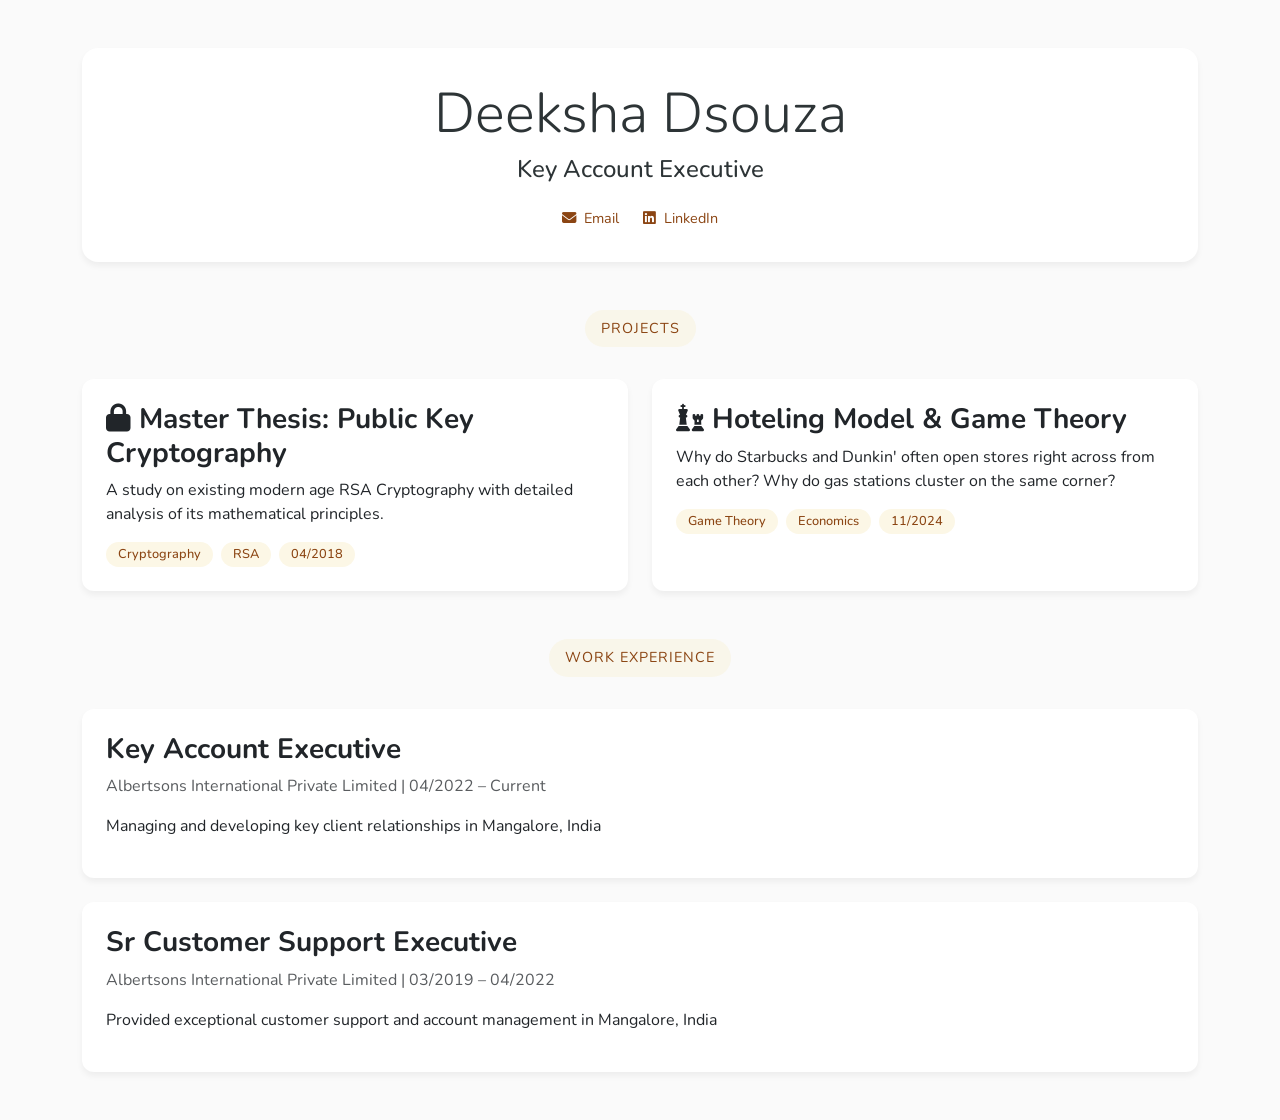
==== index.html @ 2fb194f8 "minimal cards" ====
<!DOCTYPE html>
<html lang="en">
<head>
    <meta charset="UTF-8">
    <meta name="viewport" content="width=device-width, initial-scale=1.0">
    <title>Deeksha Dsouza - Portfolio</title>
    <link href="https://cdn.jsdelivr.net/npm/bootstrap@5.3.0/dist/css/bootstrap.min.css" rel="stylesheet">
    <link rel="stylesheet" href="https://cdnjs.cloudflare.com/ajax/libs/font-awesome/6.4.0/css/all.min.css">
    <link href="https://fonts.googleapis.com/css2?family=Nunito:wght@300;400;600;700&display=swap" rel="stylesheet">
    <style>
        body {
            background-color: #fafafa;
            color: #2d3436;
            font-family: 'Nunito', sans-serif;
        }
        .header-section {
            background: white;
            border-radius: 16px;
            padding: 32px;
            box-shadow: 0 4px 6px rgba(0, 0, 0, 0.05);
        }
        .card {
            border: none;
            border-radius: 12px;
            background: white;
            box-shadow: 0 4px 6px rgba(0, 0, 0, 0.05);
            padding: 24px;
            height: 100%;
            transition: transform 0.2s ease, box-shadow 0.2s ease;
        }
        .card:hover {
            transform: translateY(-2px);
            box-shadow: 0 6px 12px rgba(0, 0, 0, 0.08);
        }
        .badge {
            background-color: rgba(243, 229, 171, 0.3) !important;
            color: #8B4513 !important;
            font-weight: 500;
            padding: 6px 12px;
            border-radius: 20px;
            font-size: 0.8rem;
        }
        .section-title {
            color: #8B4513;
            font-size: 0.9rem;
            text-transform: uppercase;
            letter-spacing: 1px;
            background: rgba(243, 229, 171, 0.2);
            padding: 8px 16px;
            border-radius: 25px;
            display: inline-block;
            margin-bottom: 2rem;
        }
        .contact-links {
            display: flex;
            gap: 1.5rem;
            justify-content: center;
            margin-top: 1.5rem;
        }
        .contact-links a {
            color: #8B4513 !important;
            text-decoration: none;
            transition: color 0.2s ease;
            font-size: 0.9rem;
        }
        .contact-links a:hover {
            color: #F3E5AB !important;
        }
        h1, h2, h3 {
            font-weight: 700;
        }
    </style>
</head>
<body>
    <div class="container py-5">
        <!-- Header Section -->
        <div class="header-section text-center mb-5">
            <h1 class="display-4 mb-2">Deeksha Dsouza</h1>
            <h2 class="h4 mb-3">Key Account Executive</h2>
            <div class="contact-links">
                <a href="mailto:dsouzadeeksha8@gmail.com">
                    <i class="fas fa-envelope me-2"></i>Email
                </a>
                <a href="https://linkedin.com/in/deeksha-dsouza" target="_blank">
                    <i class="fab fa-linkedin me-2"></i>LinkedIn
                </a>
            </div>
        </div>

        <!-- Projects Section -->
        <div class="mb-5">
            <div class="text-center">
                <span class="section-title">Projects</span>
            </div>
            <div class="row g-4">
                <div class="col-md-6">
                    <div class="card">
                        <h3><i class="fas fa-lock me-2"></i>Master Thesis: Public Key Cryptography</h3>
                        <p>A study on existing modern age RSA Cryptography with detailed analysis of its mathematical principles.</p>
                        <div class="d-flex gap-2 flex-wrap">
                            <span class="badge">Cryptography</span>
                            <span class="badge">RSA</span>
                            <span class="badge">04/2018</span>
                        </div>
                    </div>
                </div>
                <div class="col-md-6">
                    <div class="card">
                        <h3><i class="fas fa-chess me-2"></i>Hoteling Model & Game Theory</h3>
                        <p>Why do Starbucks and Dunkin' often open stores right across from each other? Why do gas stations cluster on the same corner?</p>
                        <div class="d-flex gap-2 flex-wrap">
                            <span class="badge">Game Theory</span>
                            <span class="badge">Economics</span>
                            <span class="badge">11/2024</span>
                        </div>
                    </div>
                </div>
            </div>
        </div>

        <!-- Work Experience Section -->
        <div>
            <div class="text-center">
                <span class="section-title">Work Experience</span>
            </div>
            <div class="row g-4">
                <div class="col-12">
                    <div class="card">
                        <h3>Key Account Executive</h3>
                        <p class="text-muted">Albertsons International Private Limited | 04/2022 – Current</p>
                        <p>Managing and developing key client relationships in Mangalore, India</p>
                    </div>
                </div>
                <div class="col-12">
                    <div class="card">
                        <h3>Sr Customer Support Executive</h3>
                        <p class="text-muted">Albertsons International Private Limited | 03/2019 – 04/2022</p>
                        <p>Provided exceptional customer support and account management in Mangalore, India</p>
                    </div>
                </div>
            </div>
        </div>
    </div>

    <script src="https://cdn.jsdelivr.net/npm/bootstrap@5.3.0/dist/js/bootstrap.bundle.min.js"></script>
</body>
</html>
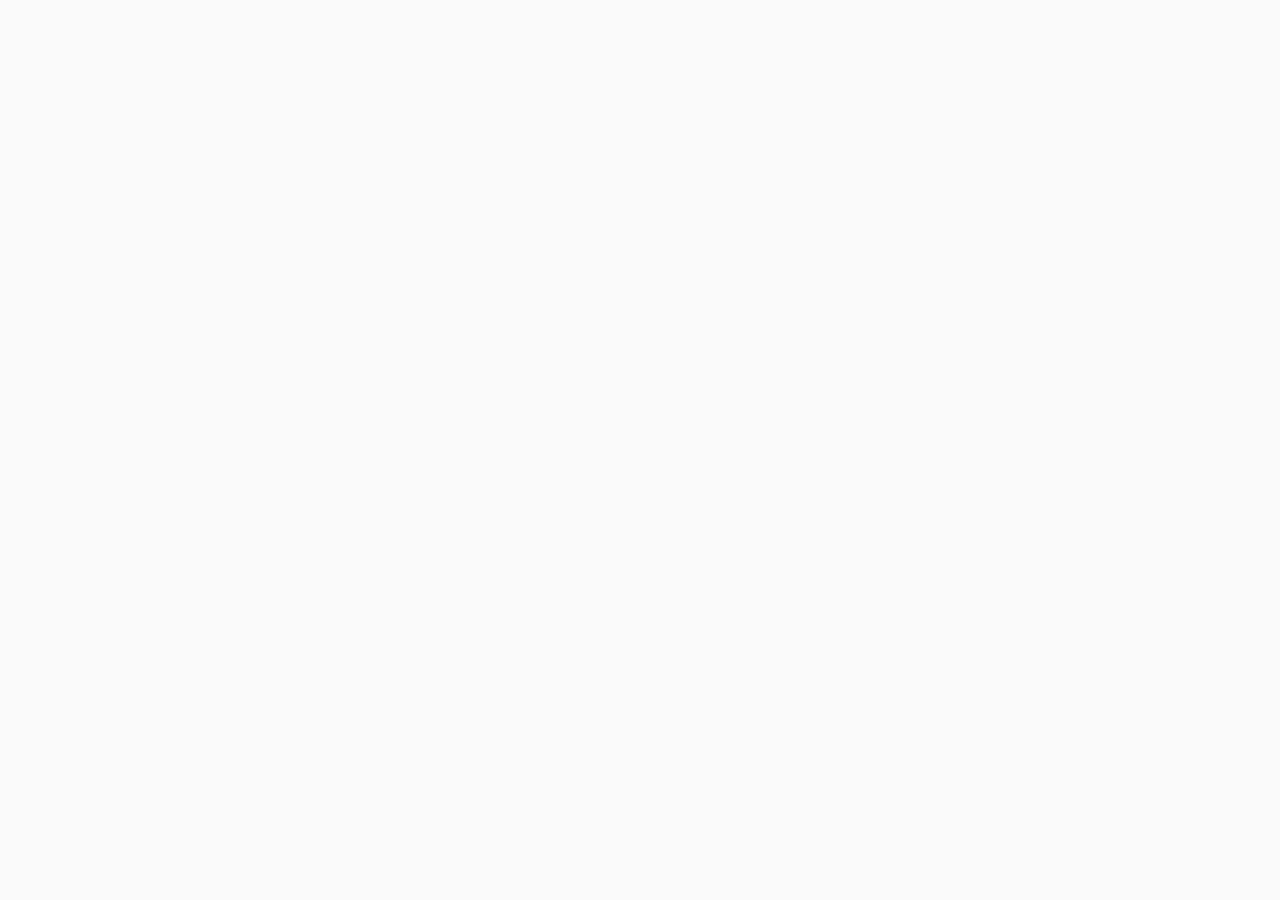
==== commit 4e39dc39: "react for main page" ====
--- a/index.html
+++ b/index.html
@@ -7,6 +7,9 @@
     <link href="https://cdn.jsdelivr.net/npm/bootstrap@5.3.0/dist/css/bootstrap.min.css" rel="stylesheet">
     <link rel="stylesheet" href="https://cdnjs.cloudflare.com/ajax/libs/font-awesome/6.4.0/css/all.min.css">
     <link href="https://fonts.googleapis.com/css2?family=Nunito:wght@300;400;600;700&display=swap" rel="stylesheet">
+    <script src="https://unpkg.com/react@18/umd/react.development.js"></script>
+    <script src="https://unpkg.com/react-dom@18/umd/react-dom.development.js"></script>
+    <script src="https://unpkg.com/babel-standalone@6/babel.min.js"></script>
     <style>
         body {
             background-color: #fafafa;
@@ -72,75 +75,108 @@
     </style>
 </head>
 <body>
-    <div class="container py-5">
-        <!-- Header Section -->
-        <div class="header-section text-center mb-5">
-            <h1 class="display-4 mb-2">Deeksha Dsouza</h1>
-            <h2 class="h4 mb-3">Key Account Executive</h2>
-            <div class="contact-links">
-                <a href="mailto:dsouzadeeksha8@gmail.com">
-                    <i class="fas fa-envelope me-2"></i>Email
-                </a>
-                <a href="https://linkedin.com/in/deeksha-dsouza" target="_blank">
-                    <i class="fab fa-linkedin me-2"></i>LinkedIn
-                </a>
-            </div>
-        </div>
+    <div id="root"></div>
 
-        <!-- Projects Section -->
-        <div class="mb-5">
-            <div class="text-center">
-                <span class="section-title">Projects</span>
-            </div>
-            <div class="row g-4">
-                <div class="col-md-6">
-                    <div class="card">
-                        <h3><i class="fas fa-lock me-2"></i>Master Thesis: Public Key Cryptography</h3>
-                        <p>A study on existing modern age RSA Cryptography with detailed analysis of its mathematical principles.</p>
-                        <div class="d-flex gap-2 flex-wrap">
-                            <span class="badge">Cryptography</span>
-                            <span class="badge">RSA</span>
-                            <span class="badge">04/2018</span>
+    <script type="text/babel">
+        const data = {
+            person: {
+                name: "Deeksha Dsouza",
+                title: "Key Account Executive",
+                email: "dsouzadeeksha8@gmail.com",
+                linkedin: "https://linkedin.com/in/deeksha-dsouza"
+            },
+            projects: [
+                {
+                    title: "Master Thesis: Public Key Cryptography",
+                    icon: "fa-lock",
+                    description: "A study on existing modern age RSA Cryptography with detailed analysis of its mathematical principles.",
+                    tags: ["Cryptography", "RSA"],
+                    date: "April 2018"
+                },
+                {
+                    title: "Hoteling Model & Game Theory",
+                    icon: "fa-chess",
+                    description: "Why do Starbucks and Dunkin' often open stores right across from each other? Why do gas stations cluster on the same corner?",
+                    tags: ["Game Theory", "Economics"],
+                    date: "November 2024"
+                }
+            ],
+            experience: [
+                {
+                    title: "Key Account Executive",
+                    company: "Albertsons International Private Limited",
+                    period: "April 2022 – Current",
+                    description: "Managing and developing key client relationships in Mangalore, India"
+                },
+                {
+                    title: "Sr Customer Support Executive",
+                    company: "Albertsons International Private Limited",
+                    period: "March 2019 – April 2022",
+                    description: "Provided exceptional customer support and account management in Mangalore, India"
+                }
+            ]
+        };
+
+        function App() {
+            return (
+                <div className="container py-5">
+                    <div className="header-section text-center mb-5">
+                        <h1 className="display-4 mb-2"><b>{data.person.name}</b></h1>
+                        <h2 className="h4 mb-3">{data.person.title}</h2>
+                        <div className="contact-links">
+                            <a href={`mailto:${data.person.email}`}>
+                                <i className="fas fa-envelope me-2"></i>Email
+                            </a>
+                            <a href={data.person.linkedin} target="_blank">
+                                <i className="fab fa-linkedin me-2"></i>LinkedIn
+                            </a>
+                        </div>
+                    </div>
+
+                    <div className="mb-5">
+                        <div className="text-center">
+                            <span className="section-title">Projects</span>
+                        </div>
+                        <div className="row g-4">
+                            {data.projects.map((project, index) => (
+                                <div className="col-md-6" key={index}>
+                                    <div className="card">
+                                        <h3><i className={`fas ${project.icon} me-2`}></i>{project.title}</h3>
+                                        <p>{project.description}</p>
+                                        <div className="d-flex gap-2 flex-wrap">
+                                            {project.tags.map((tag, tagIndex) => (
+                                                <span className="badge" key={tagIndex}>{tag}</span>
+                                            ))}
+                                            <span className="badge">{project.date}</span>
+                                        </div>
+                                    </div>
+                                </div>
+                            ))}
+                        </div>
+                    </div>
+
+                    <div>
+                        <div className="text-center">
+                            <span className="section-title">Work Experience</span>
+                        </div>
+                        <div className="row g-4">
+                            {data.experience.map((exp, index) => (
+                                <div className="col-12" key={index}>
+                                    <div className="card">
+                                        <h3>{exp.title}</h3>
+                                        <p className="text-muted">{exp.company} | {exp.period}</p>
+                                        <p>{exp.description}</p>
+                                    </div>
+                                </div>
+                            ))}
                         </div>
                     </div>
                 </div>
-                <div class="col-md-6">
-                    <div class="card">
-                        <h3><i class="fas fa-chess me-2"></i>Hoteling Model & Game Theory</h3>
-                        <p>Why do Starbucks and Dunkin' often open stores right across from each other? Why do gas stations cluster on the same corner?</p>
-                        <div class="d-flex gap-2 flex-wrap">
-                            <span class="badge">Game Theory</span>
-                            <span class="badge">Economics</span>
-                            <span class="badge">11/2024</span>
-                        </div>
-                    </div>
-                </div>
-            </div>
-        </div>
+            );
+        }
 
-        <!-- Work Experience Section -->
-        <div>
-            <div class="text-center">
-                <span class="section-title">Work Experience</span>
-            </div>
-            <div class="row g-4">
-                <div class="col-12">
-                    <div class="card">
-                        <h3>Key Account Executive</h3>
-                        <p class="text-muted">Albertsons International Private Limited | 04/2022 – Current</p>
-                        <p>Managing and developing key client relationships in Mangalore, India</p>
-                    </div>
-                </div>
-                <div class="col-12">
-                    <div class="card">
-                        <h3>Sr Customer Support Executive</h3>
-                        <p class="text-muted">Albertsons International Private Limited | 03/2019 – 04/2022</p>
-                        <p>Provided exceptional customer support and account management in Mangalore, India</p>
-                    </div>
-                </div>
-            </div>
-        </div>
-    </div>
+        ReactDOM.render(<App />, document.getElementById('root'));
+    </script>
 
     <script src="https://cdn.jsdelivr.net/npm/bootstrap@5.3.0/dist/js/bootstrap.bundle.min.js"></script>
 </body>
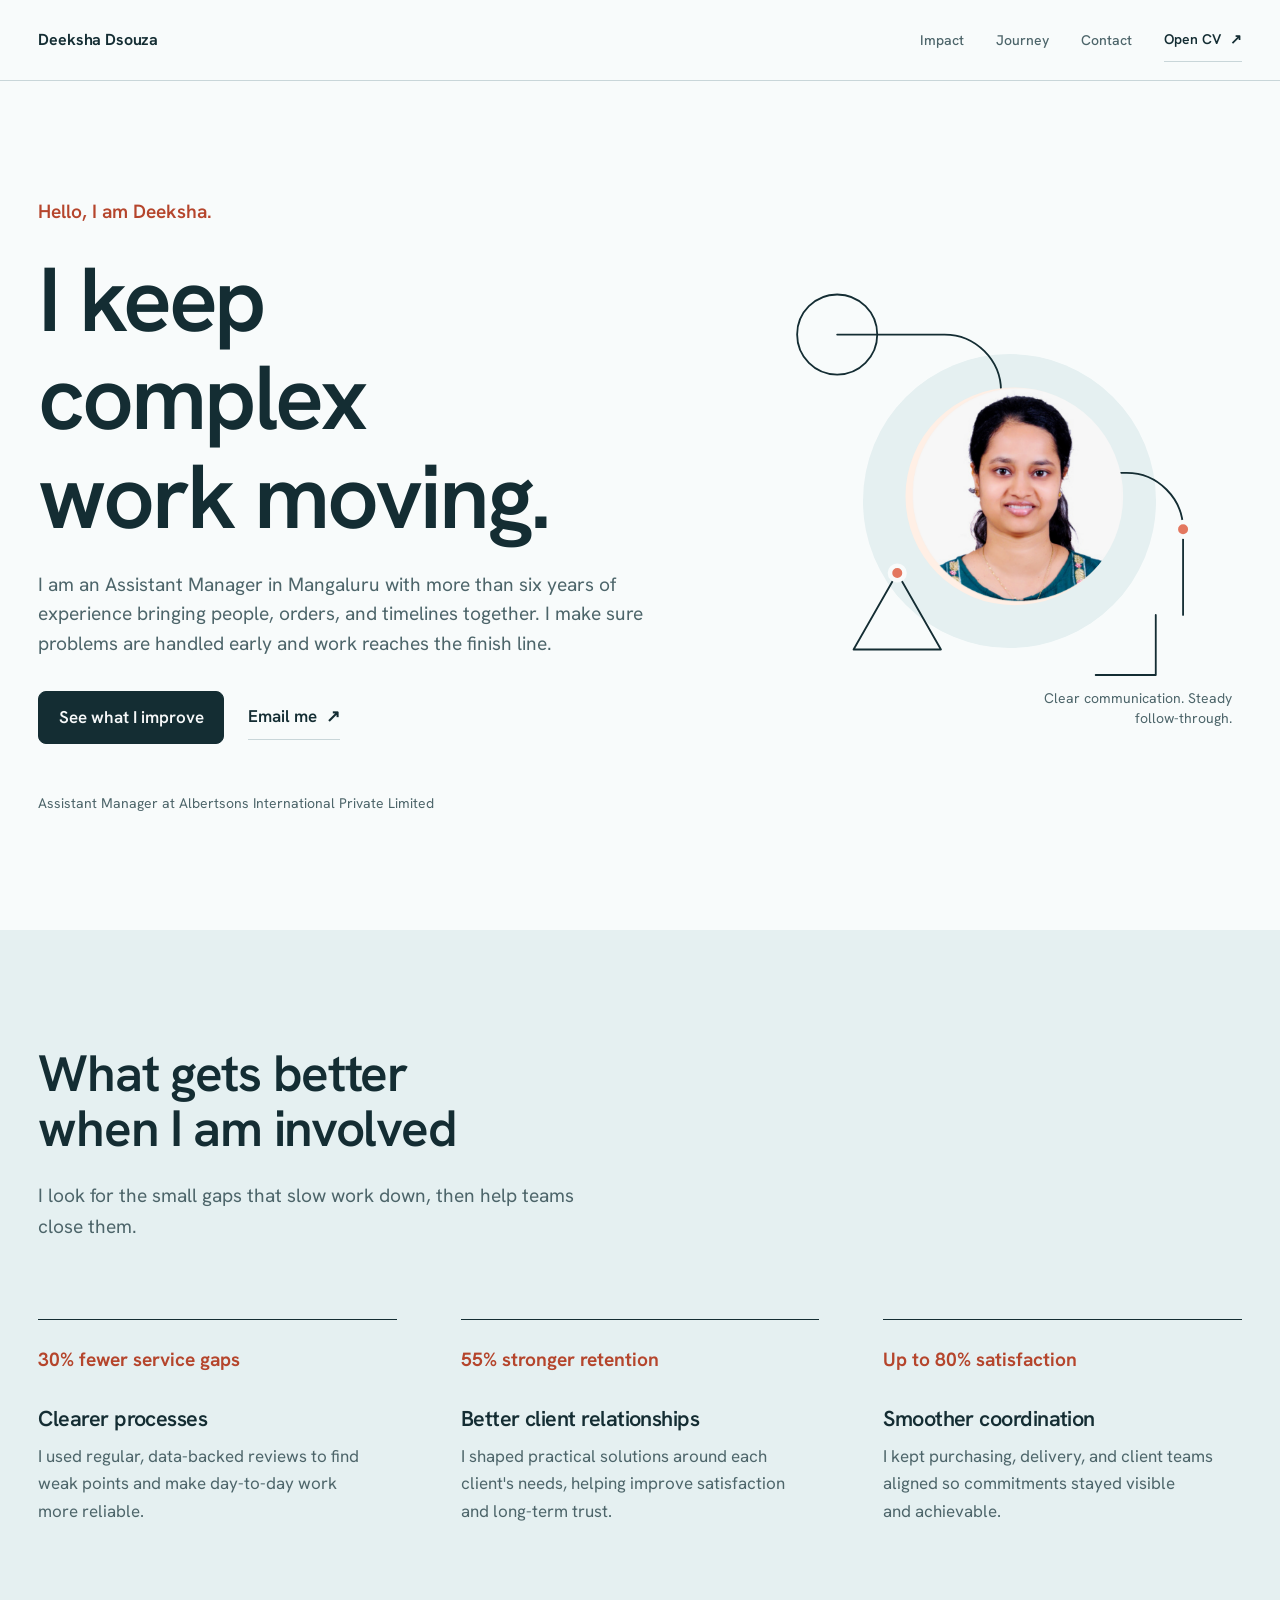
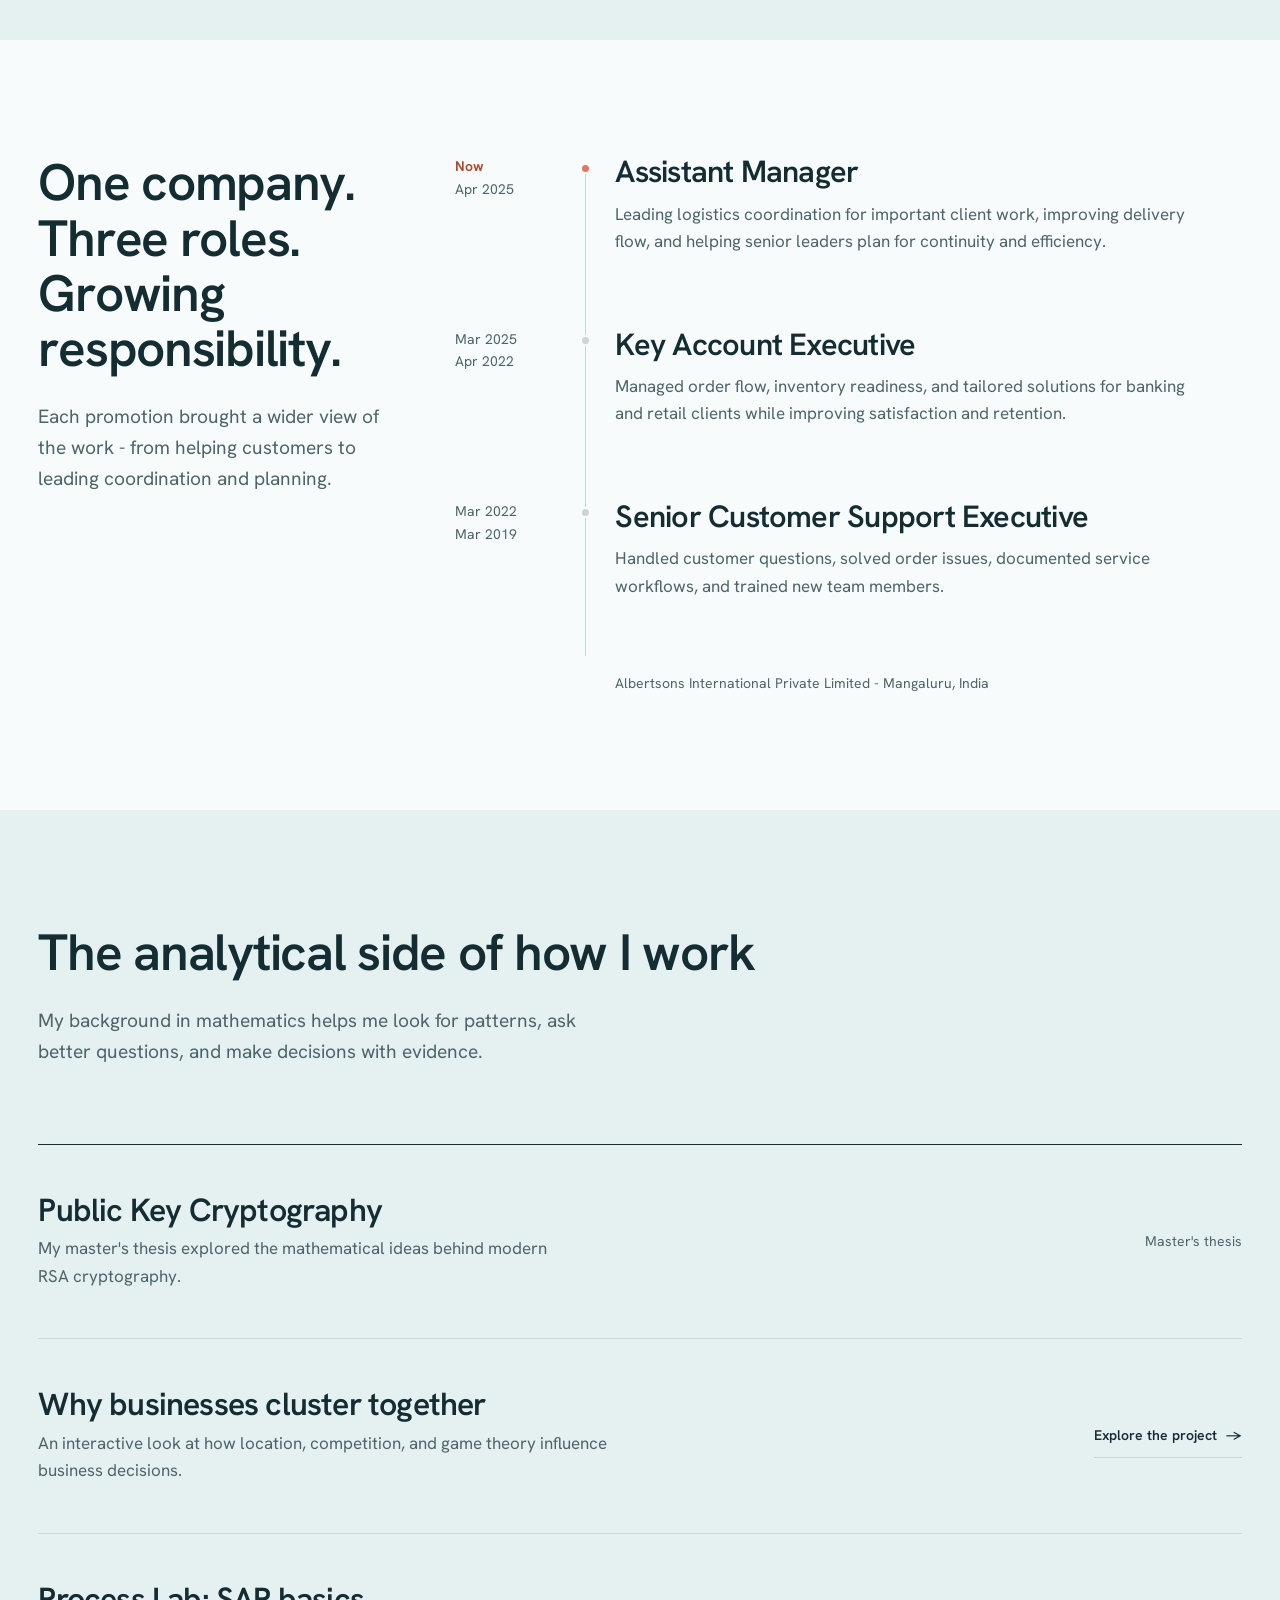
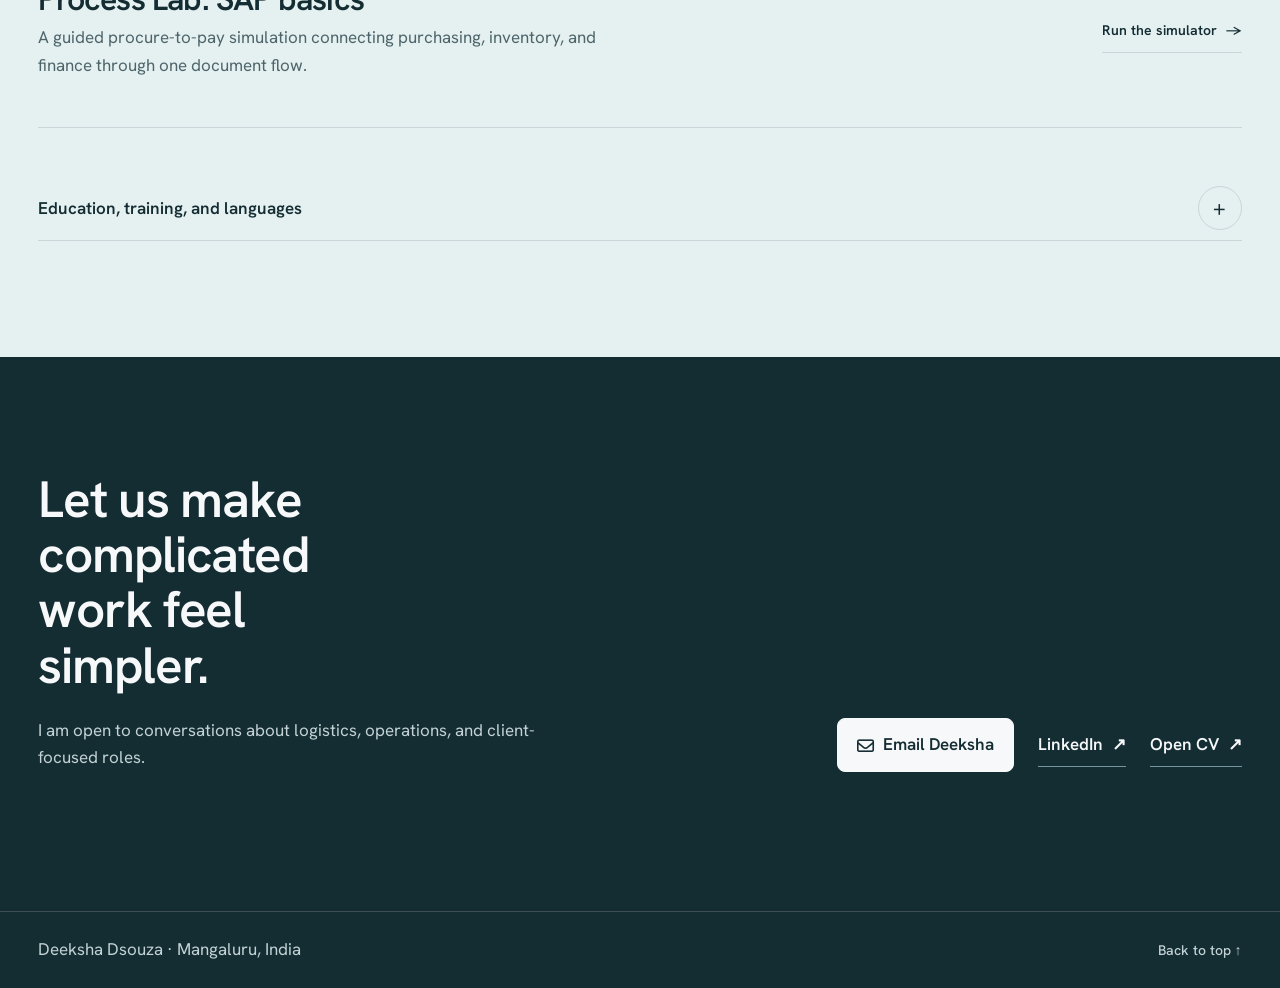
==== commit 87dbbed5: "Revamp test" ====
--- a/index.html
+++ b/index.html
@@ -1,183 +1,234 @@
-<!DOCTYPE html>
+<!doctype html>
 <html lang="en">
 <head>
-    <meta charset="UTF-8">
-    <meta name="viewport" content="width=device-width, initial-scale=1.0">
-    <title>Deeksha Dsouza - Portfolio</title>
-    <link href="https://cdn.jsdelivr.net/npm/bootstrap@5.3.0/dist/css/bootstrap.min.css" rel="stylesheet">
-    <link rel="stylesheet" href="https://cdnjs.cloudflare.com/ajax/libs/font-awesome/6.4.0/css/all.min.css">
-    <link href="https://fonts.googleapis.com/css2?family=Nunito:wght@300;400;600;700&display=swap" rel="stylesheet">
-    <script src="https://unpkg.com/react@18/umd/react.development.js"></script>
-    <script src="https://unpkg.com/react-dom@18/umd/react-dom.development.js"></script>
-    <script src="https://unpkg.com/babel-standalone@6/babel.min.js"></script>
-    <style>
-        body {
-            background-color: #fafafa;
-            color: #2d3436;
-            font-family: 'Nunito', sans-serif;
-        }
-        .header-section {
-            background: white;
-            border-radius: 16px;
-            padding: 32px;
-            box-shadow: 0 4px 6px rgba(0, 0, 0, 0.05);
-        }
-        .card {
-            border: none;
-            border-radius: 12px;
-            background: white;
-            box-shadow: 0 4px 6px rgba(0, 0, 0, 0.05);
-            padding: 24px;
-            height: 100%;
-            transition: transform 0.2s ease, box-shadow 0.2s ease;
-        }
-        .card:hover {
-            transform: translateY(-2px);
-            box-shadow: 0 6px 12px rgba(0, 0, 0, 0.08);
-        }
-        .badge {
-            background-color: rgba(243, 229, 171, 0.3) !important;
-            color: #8B4513 !important;
-            font-weight: 500;
-            padding: 6px 12px;
-            border-radius: 20px;
-            font-size: 0.8rem;
-        }
-        .section-title {
-            color: #8B4513;
-            font-size: 0.9rem;
-            text-transform: uppercase;
-            letter-spacing: 1px;
-            background: rgba(243, 229, 171, 0.2);
-            padding: 8px 16px;
-            border-radius: 25px;
-            display: inline-block;
-            margin-bottom: 2rem;
-        }
-        .contact-links {
-            display: flex;
-            gap: 1.5rem;
-            justify-content: center;
-            margin-top: 1.5rem;
-        }
-        .contact-links a {
-            color: #8B4513 !important;
-            text-decoration: none;
-            transition: color 0.2s ease;
-            font-size: 0.9rem;
-        }
-        .contact-links a:hover {
-            color: #F3E5AB !important;
-        }
-        h1, h2, h3 {
-            font-weight: 700;
-        }
-    </style>
+  <meta charset="utf-8">
+  <meta name="viewport" content="width=device-width, initial-scale=1, viewport-fit=cover">
+  <meta name="description" content="Deeksha Dsouza is an Assistant Manager in Mangaluru with experience across logistics, client service, purchasing, and delivery.">
+  <meta name="theme-color" content="hsl(192 44% 14%)">
+  <title>Deeksha Dsouza - Operations and Logistics</title>
+
+  <link rel="preconnect" href="https://fonts.googleapis.com">
+  <link rel="preconnect" href="https://fonts.gstatic.com" crossorigin>
+  <link href="https://fonts.googleapis.com/css2?family=Hanken+Grotesk:wght@400;500;600;700&amp;display=swap" rel="stylesheet">
+  <link href="https://cdn.jsdelivr.net/npm/bootstrap@5.3.3/dist/css/bootstrap.min.css" rel="stylesheet" integrity="sha384-QWTKZyjpPEjISv5WaRU9OFeRpok6YctnYmDr5pNlyT2bRjXh0JMhjY6hW+ALEwIH" crossorigin="anonymous">
+  <link href="https://cdnjs.cloudflare.com/ajax/libs/font-awesome/6.5.2/css/all.min.css" rel="stylesheet" referrerpolicy="no-referrer">
+  <link rel="stylesheet" href="css/styles.css">
+  <script type="module" src="js/theme-tokens.js"></script>
 </head>
 <body>
-    <div id="root"></div>
-
-    <script type="text/babel">
-        const data = {
-            person: {
-                name: "Deeksha Dsouza",
-                title: "Key Account Executive",
-                email: "dsouzadeeksha8@gmail.com",
-                linkedin: "https://linkedin.com/in/deeksha-dsouza"
-            },
-            projects: [
-                {
-                    title: "Master Thesis: Public Key Cryptography",
-                    icon: "fa-lock",
-                    description: "A study on existing modern age RSA Cryptography with detailed analysis of its mathematical principles.",
-                    tags: ["Cryptography", "RSA"],
-                    date: "April 2018"
-                },
-                {
-                    title: "Hoteling Model & Game Theory",
-                    icon: "fa-chess",
-                    description: "Why do Starbucks and Dunkin' often open stores right across from each other? Why do gas stations cluster on the same corner?",
-                    tags: ["Game Theory", "Economics"],
-                    date: "November 2024"
-                }
-            ],
-            experience: [
-                {
-                    title: "Key Account Executive",
-                    company: "Albertsons International Private Limited",
-                    period: "April 2022 – Current",
-                    description: "Managing and developing key client relationships in Mangalore, India"
-                },
-                {
-                    title: "Sr Customer Support Executive",
-                    company: "Albertsons International Private Limited",
-                    period: "March 2019 – April 2022",
-                    description: "Provided exceptional customer support and account management in Mangalore, India"
-                }
-            ]
-        };
-
-        function App() {
-            return (
-                <div className="container py-5">
-                    <div className="header-section text-center mb-5">
-                        <h1 className="display-4 mb-2"><b>{data.person.name}</b></h1>
-                        <h2 className="h4 mb-3">{data.person.title}</h2>
-                        <div className="contact-links">
-                            <a href={`mailto:${data.person.email}`}>
-                                <i className="fas fa-envelope me-2"></i>Email
-                            </a>
-                            <a href={data.person.linkedin} target="_blank">
-                                <i className="fab fa-linkedin me-2"></i>LinkedIn
-                            </a>
-                        </div>
-                    </div>
-
-                    <div className="mb-5">
-                        <div className="text-center">
-                            <span className="section-title">Projects</span>
-                        </div>
-                        <div className="row g-4">
-                            {data.projects.map((project, index) => (
-                                <div className="col-md-6" key={index}>
-                                    <div className="card">
-                                        <h3><i className={`fas ${project.icon} me-2`}></i>{project.title}</h3>
-                                        <p>{project.description}</p>
-                                        <div className="d-flex gap-2 flex-wrap">
-                                            {project.tags.map((tag, tagIndex) => (
-                                                <span className="badge" key={tagIndex}>{tag}</span>
-                                            ))}
-                                            <span className="badge">{project.date}</span>
-                                        </div>
-                                    </div>
-                                </div>
-                            ))}
-                        </div>
-                    </div>
-
-                    <div>
-                        <div className="text-center">
-                            <span className="section-title">Work Experience</span>
-                        </div>
-                        <div className="row g-4">
-                            {data.experience.map((exp, index) => (
-                                <div className="col-12" key={index}>
-                                    <div className="card">
-                                        <h3>{exp.title}</h3>
-                                        <p className="text-muted">{exp.company} | {exp.period}</p>
-                                        <p>{exp.description}</p>
-                                    </div>
-                                </div>
-                            ))}
-                        </div>
-                    </div>
-                </div>
-            );
-        }
-
-        ReactDOM.render(<App />, document.getElementById('root'));
-    </script>
-
-    <script src="https://cdn.jsdelivr.net/npm/bootstrap@5.3.0/dist/js/bootstrap.bundle.min.js"></script>
+  <a class="skip-link" href="#main-content">Skip to main content</a>
+
+  <header class="site-header">
+    <div class="container site-header__inner">
+      <a class="wordmark" href="#top" aria-label="Deeksha Dsouza, home">Deeksha Dsouza</a>
+      <nav class="site-nav" aria-label="Main navigation">
+        <a href="#impact">Impact</a>
+        <a href="#journey">Journey</a>
+        <a href="#contact">Contact</a>
+      </nav>
+      <a class="text-link text-link--compact" href="assets/deeksha-dsouza-cv.pdf" target="_blank" rel="noopener">
+        Open CV <span aria-hidden="true">↗</span>
+      </a>
+    </div>
+  </header>
+
+  <main id="main-content">
+    <section class="hero" id="top" aria-labelledby="hero-title">
+      <div class="container">
+        <div class="row align-items-center gy-5 gx-lg-5">
+          <div class="col-lg-7 hero__copy">
+            <p class="hero__intro">Hello, I am Deeksha.</p>
+            <h1 id="hero-title">I keep complex work moving.</h1>
+            <p class="hero__lede">
+              I am an Assistant Manager in Mangaluru with more than six years of experience bringing people, orders, and timelines together. I make sure problems are handled early and work reaches the finish line.
+            </p>
+            <div class="hero__actions" aria-label="Primary actions">
+              <a class="button" href="#impact">See what I improve</a>
+              <a class="text-link" href="mailto:dsouzadeeksha8@gmail.com">Email me <span aria-hidden="true">↗</span></a>
+            </div>
+            <p class="hero__meta">Assistant Manager at Albertsons International Private Limited</p>
+          </div>
+
+          <div class="col-lg-5">
+            <figure class="flow-portrait">
+              <svg class="flow-portrait__line" viewBox="0 0 520 520" role="img" aria-labelledby="flow-title flow-desc">
+                <title id="flow-title">A calm flow diagram</title>
+                <desc id="flow-desc">Simple shapes connected by one continuous line, representing Deeksha's ability to coordinate people and processes.</desc>
+                <path d="M76 72h118c34 0 62 28 62 62v28c0 34 28 62 62 62h76c34 0 62 28 62 62v94" />
+                <circle cx="76" cy="72" r="44" />
+                <path d="M426 380v66h-66" />
+                <path d="M94 418l48-84 48 84z" />
+                <circle class="flow-portrait__point" cx="256" cy="162" r="8" />
+                <circle class="flow-portrait__point" cx="456" cy="286" r="8" />
+                <circle class="flow-portrait__point" cx="142" cy="334" r="8" />
+              </svg>
+              <span class="flow-portrait__halo" aria-hidden="true"></span>
+              <img src="assets/deeksha-portrait.png" width="680" height="680" alt="Portrait of Deeksha Dsouza">
+              <figcaption>Clear communication. Steady follow-through.</figcaption>
+            </figure>
+          </div>
+        </div>
+      </div>
+    </section>
+
+    <section class="section section--tint" id="impact" aria-labelledby="impact-title">
+      <div class="container">
+        <div class="section-heading">
+          <h2 id="impact-title">What gets better when I am involved</h2>
+          <p>I look for the small gaps that slow work down, then help teams close them.</p>
+        </div>
+
+        <div class="impact-list">
+          <article class="impact-item">
+            <p class="impact-item__result">30% fewer service gaps</p>
+            <h3>Clearer processes</h3>
+            <p>I used regular, data-backed reviews to find weak points and make day-to-day work more reliable.</p>
+          </article>
+          <article class="impact-item">
+            <p class="impact-item__result">55% stronger retention</p>
+            <h3>Better client relationships</h3>
+            <p>I shaped practical solutions around each client's needs, helping improve satisfaction and long-term trust.</p>
+          </article>
+          <article class="impact-item">
+            <p class="impact-item__result">Up to 80% satisfaction</p>
+            <h3>Smoother coordination</h3>
+            <p>I kept purchasing, delivery, and client teams aligned so commitments stayed visible and achievable.</p>
+          </article>
+        </div>
+      </div>
+    </section>
+
+    <section class="section" id="journey" aria-labelledby="journey-title">
+      <div class="container">
+        <div class="row gy-5 gx-lg-5">
+          <div class="col-lg-4">
+            <div class="section-heading section-heading--sticky">
+              <h2 id="journey-title">One company. Three roles. Growing responsibility.</h2>
+              <p>Each promotion brought a wider view of the work - from helping customers to leading coordination and planning.</p>
+            </div>
+          </div>
+
+          <div class="col-lg-8">
+            <ol class="career" aria-label="Career progression">
+              <li class="career__role career__role--current">
+                <div class="career__time">
+                  <span>Now</span>
+                  <time datetime="2025-04">Apr 2025</time>
+                </div>
+                <div class="career__content">
+                  <h3>Assistant Manager</h3>
+                  <p>Leading logistics coordination for important client work, improving delivery flow, and helping senior leaders plan for continuity and efficiency.</p>
+                </div>
+              </li>
+              <li class="career__role">
+                <div class="career__time">
+                  <time datetime="2025-03">Mar 2025</time>
+                  <time datetime="2022-04">Apr 2022</time>
+                </div>
+                <div class="career__content">
+                  <h3>Key Account Executive</h3>
+                  <p>Managed order flow, inventory readiness, and tailored solutions for banking and retail clients while improving satisfaction and retention.</p>
+                </div>
+              </li>
+              <li class="career__role">
+                <div class="career__time">
+                  <time datetime="2022-03">Mar 2022</time>
+                  <time datetime="2019-03">Mar 2019</time>
+                </div>
+                <div class="career__content">
+                  <h3>Senior Customer Support Executive</h3>
+                  <p>Handled customer questions, solved order issues, documented service workflows, and trained new team members.</p>
+                </div>
+              </li>
+            </ol>
+            <p class="career__company">Albertsons International Private Limited - Mangaluru, India</p>
+          </div>
+        </div>
+      </div>
+    </section>
+
+    <section class="section section--tint" id="thinking" aria-labelledby="thinking-title">
+      <div class="container">
+        <div class="section-heading section-heading--wide">
+          <h2 id="thinking-title">The analytical side of how I work</h2>
+          <p>My background in mathematics helps me look for patterns, ask better questions, and make decisions with evidence.</p>
+        </div>
+
+        <div class="project-list">
+          <article class="project">
+            <div>
+              <h3>Public Key Cryptography</h3>
+              <p>My master's thesis explored the mathematical ideas behind modern RSA cryptography.</p>
+            </div>
+            <span>Master's thesis</span>
+          </article>
+          <article class="project">
+            <div>
+              <h3>Why businesses cluster together</h3>
+              <p>An interactive look at how location, competition, and game theory influence business decisions.</p>
+            </div>
+            <a class="text-link text-link--compact" href="experiments/hotellingmodel_googlemaps.html">Explore the project <span aria-hidden="true">→</span></a>
+          </article>
+          <article class="project">
+            <div>
+              <h3>Process Lab: SAP basics</h3>
+              <p>A guided procure-to-pay simulation connecting purchasing, inventory, and finance through one document flow.</p>
+            </div>
+            <a class="text-link text-link--compact" href="experiments/sap-simulator/">Run the simulator <span aria-hidden="true">→</span></a>
+          </article>
+        </div>
+
+        <details class="learning">
+          <summary>Education, training, and languages</summary>
+          <div class="learning__content">
+            <div>
+              <h3>Education</h3>
+              <p><strong>Master of Science in Mathematics</strong><br>St. Aloysius (Deemed to be University), 2016-2018</p>
+              <p><strong>Bachelor of Science in Physical Sciences</strong><br>St. Aloysius (Deemed to be University), 2013-2016</p>
+            </div>
+            <div>
+              <h3>Recent learning</h3>
+              <ul>
+                <li>Supply chain foundations and supplier development</li>
+                <li>Purchasing foundations</li>
+                <li>Risk, resilience, and sustainable supply chains</li>
+              </ul>
+            </div>
+            <div>
+              <h3>Languages</h3>
+              <p>English, Hindi, Kannada, and Konkani</p>
+            </div>
+          </div>
+        </details>
+      </div>
+    </section>
+
+    <section class="contact" id="contact" aria-labelledby="contact-title">
+      <div class="container contact__inner">
+        <div>
+          <h2 id="contact-title">Let us make complicated work feel simpler.</h2>
+          <p>I am open to conversations about logistics, operations, and client-focused roles.</p>
+        </div>
+        <div class="contact__actions">
+          <a class="button button--light" href="mailto:dsouzadeeksha8@gmail.com">
+            <i class="fa-regular fa-envelope" aria-hidden="true"></i> Email Deeksha
+          </a>
+          <a class="text-link text-link--on-dark" href="https://www.linkedin.com/in/deeksha-dsouza" target="_blank" rel="noopener">
+            LinkedIn <span aria-hidden="true">↗</span>
+          </a>
+          <a class="text-link text-link--on-dark" href="assets/deeksha-dsouza-cv.pdf" target="_blank" rel="noopener">
+            Open CV <span aria-hidden="true">↗</span>
+          </a>
+        </div>
+      </div>
+    </section>
+  </main>
+
+  <footer class="site-footer">
+    <div class="container site-footer__inner">
+      <p>Deeksha Dsouza <span aria-hidden="true">·</span> Mangaluru, India</p>
+      <a href="#top">Back to top <span aria-hidden="true">↑</span></a>
+    </div>
+  </footer>
 </body>
 </html>
--- a/css/styles.css
+++ b/css/styles.css
@@ -0,0 +1,852 @@
+:root {
+  color-scheme: light;
+  --hue-base: 192;
+  --hue-accent: 11;
+  --hue-warm: 36;
+  --hue-cool: 204;
+  --hue-danger: 4;
+
+  --surface: hsla(var(--hue-base), 28%, 98%, 1);
+  --surface-raised: hsla(var(--hue-base), 18%, 100%, 1);
+  --surface-tint: hsla(181, 29%, 92%, 1);
+  --ink: hsla(var(--hue-base), 44%, 14%, 1);
+  --ink-soft: hsla(var(--hue-base), 30%, 22%, 1);
+  --muted: hsla(var(--hue-base), 16%, 36%, 1);
+  --line: hsla(var(--hue-base), 17%, 82%, 1);
+  --accent: hsla(var(--hue-accent), 70%, 63%, 1);
+  --accent-strong: hsla(var(--hue-accent), 61%, 44%, 1);
+  --accent-tint: hsla(var(--hue-accent), 58%, 94%, 1);
+  --on-dark: hsla(var(--hue-base), 20%, 97%, 1);
+  --on-dark-muted: hsla(var(--hue-base), 18%, 80%, 1);
+
+  --font-sans: "Hanken Grotesk", "Avenir Next", "Segoe UI", sans-serif;
+  --text-small: 0.875rem;
+  --text-body: 1.0625rem;
+  --text-lead: clamp(1.18rem, 1.5vw, 1.42rem);
+  --text-subheading: clamp(1.45rem, 2vw, 1.9rem);
+  --text-heading: clamp(2.15rem, 4vw, 4rem);
+  --text-display: clamp(3.2rem, 7.1vw, 5.75rem);
+
+  --space-xs: 0.5rem;
+  --space-sm: 0.75rem;
+  --space-md: 1.5rem;
+  --space-lg: 2rem;
+  --space-xl: 3rem;
+  --space-2xl: clamp(4.5rem, 9vw, 8rem);
+
+  --radius-sm: 0.5rem;
+  --radius-md: 0.875rem;
+  --radius-pill: 999px;
+  --ease-out: cubic-bezier(0.16, 1, 0.3, 1);
+  --z-skip: 40;
+}
+
+*,
+*::before,
+*::after {
+  box-sizing: border-box;
+}
+
+html {
+  scroll-behavior: auto;
+  scroll-padding-top: 2rem;
+}
+
+body {
+  margin: 0;
+  min-width: 20rem;
+  background: var(--surface);
+  color: var(--ink);
+  font-family: var(--font-sans);
+  font-size: var(--text-body);
+  font-kerning: normal;
+  font-optical-sizing: auto;
+  line-height: 1.62;
+  text-rendering: optimizeLegibility;
+}
+
+img,
+svg {
+  display: block;
+  max-width: 100%;
+}
+
+img {
+  height: auto;
+}
+
+a {
+  color: inherit;
+}
+
+p,
+h1,
+h2,
+h3 {
+  margin-top: 0;
+}
+
+h1,
+h2,
+h3 {
+  color: var(--ink);
+  font-weight: 600;
+  letter-spacing: -0.025em;
+  line-height: 1.08;
+  text-wrap: balance;
+}
+
+h1 {
+  max-width: 11ch;
+  margin-bottom: var(--space-md);
+  font-size: var(--text-display);
+  letter-spacing: -0.035em;
+}
+
+h2 {
+  margin-bottom: var(--space-md);
+  font-size: var(--text-heading);
+}
+
+h3 {
+  margin-bottom: var(--space-sm);
+  font-size: var(--text-subheading);
+}
+
+p {
+  text-wrap: pretty;
+}
+
+::selection {
+  background: var(--accent);
+  color: var(--ink);
+}
+
+:focus-visible {
+  outline: 3px solid var(--accent-strong);
+  outline-offset: 4px;
+}
+
+.container {
+  --bs-gutter-x: clamp(2rem, 6vw, 6rem);
+  max-width: 82rem;
+}
+
+.skip-link {
+  position: fixed;
+  z-index: var(--z-skip);
+  top: var(--space-sm);
+  left: var(--space-sm);
+  padding: var(--space-sm) var(--space-md);
+  border-radius: var(--radius-sm);
+  background: var(--ink);
+  color: var(--on-dark);
+  text-decoration: none;
+  transform: translateY(-180%);
+  transition: transform 180ms var(--ease-out);
+}
+
+.skip-link:focus {
+  transform: translateY(0);
+}
+
+.site-header {
+  border-bottom: 1px solid var(--line);
+  background: var(--surface);
+}
+
+.site-header__inner {
+  min-height: 5rem;
+  display: flex;
+  align-items: center;
+  gap: var(--space-lg);
+}
+
+.wordmark {
+  margin-right: auto;
+  color: var(--ink);
+  font-size: 1rem;
+  font-weight: 650;
+  letter-spacing: -0.01em;
+  text-decoration: none;
+}
+
+.site-nav {
+  display: flex;
+  align-items: center;
+  gap: var(--space-lg);
+}
+
+.site-nav a,
+.site-footer a {
+  color: var(--muted);
+  font-size: var(--text-small);
+  font-weight: 500;
+  text-decoration: none;
+  transition: color 160ms ease;
+}
+
+.site-nav a:hover,
+.site-footer a:hover {
+  color: var(--accent-strong);
+}
+
+.hero {
+  display: flex;
+  min-height: calc(100svh - 5rem);
+  align-items: center;
+  padding-block: clamp(4rem, 9vw, 8rem);
+}
+
+.hero__copy {
+  position: relative;
+  z-index: 1;
+}
+
+.hero__intro {
+  margin-bottom: var(--space-md);
+  color: var(--accent-strong);
+  font-size: var(--text-lead);
+  font-weight: 600;
+}
+
+.hero__lede {
+  max-width: 58ch;
+  margin-bottom: var(--space-lg);
+  color: var(--muted);
+  font-size: var(--text-lead);
+  line-height: 1.55;
+}
+
+.hero__actions {
+  display: flex;
+  flex-wrap: wrap;
+  align-items: center;
+  gap: var(--space-md);
+  margin-bottom: var(--space-xl);
+}
+
+.hero__meta {
+  max-width: 36rem;
+  margin-bottom: 0;
+  color: var(--muted);
+  font-size: var(--text-small);
+}
+
+.button,
+.text-link {
+  min-height: 2.75rem;
+  display: inline-flex;
+  align-items: center;
+  justify-content: center;
+  gap: 0.55rem;
+  font-weight: 600;
+  text-decoration: none;
+}
+
+.button {
+  padding: 0.75rem 1.2rem;
+  border: 1px solid var(--ink);
+  border-radius: var(--radius-sm);
+  background: var(--ink);
+  color: var(--on-dark);
+  transition: transform 160ms var(--ease-out), background-color 160ms ease;
+}
+
+.button:hover {
+  background: var(--ink-soft);
+  color: var(--on-dark);
+  transform: translateY(-2px);
+}
+
+.button:active {
+  transform: translateY(0);
+}
+
+.text-link {
+  color: var(--ink);
+  border-bottom: 1px solid var(--line);
+  transition: color 160ms ease, border-color 160ms ease;
+}
+
+.text-link:hover {
+  border-color: var(--accent-strong);
+  color: var(--accent-strong);
+}
+
+.text-link--compact {
+  min-height: 2.75rem;
+  font-size: var(--text-small);
+}
+
+.flow-portrait {
+  position: relative;
+  width: min(100%, 31rem);
+  aspect-ratio: 1;
+  margin: 0 auto;
+  isolation: isolate;
+}
+
+.flow-portrait__line {
+  position: absolute;
+  z-index: -1;
+  inset: 0;
+  width: 100%;
+  height: 100%;
+  overflow: visible;
+  fill: none;
+  stroke: var(--ink);
+  stroke-width: 2;
+  stroke-linecap: round;
+  stroke-linejoin: round;
+}
+
+.flow-portrait__line > path:first-of-type {
+  stroke-dasharray: 800;
+  stroke-dashoffset: 0;
+  animation: draw-route 900ms var(--ease-out) both;
+}
+
+.flow-portrait__point {
+  fill: var(--accent);
+  stroke: var(--surface);
+  stroke-width: 5;
+}
+
+.flow-portrait__halo {
+  position: absolute;
+  z-index: -2;
+  top: 18%;
+  left: 20%;
+  width: 62%;
+  aspect-ratio: 1;
+  border-radius: 50%;
+  background: var(--surface-tint);
+}
+
+.flow-portrait img {
+  position: absolute;
+  top: 23%;
+  left: 27%;
+  width: 50%;
+  clip-path: circle(46% at 50% 50%);
+  animation: portrait-settle 700ms var(--ease-out) both;
+}
+
+.flow-portrait figcaption {
+  position: absolute;
+  right: 2%;
+  bottom: 3%;
+  max-width: 12rem;
+  color: var(--muted);
+  font-size: var(--text-small);
+  line-height: 1.45;
+  text-align: right;
+}
+
+.section {
+  padding-block: var(--space-2xl);
+}
+
+.section--tint {
+  background: var(--surface-tint);
+}
+
+.section-heading {
+  max-width: 48rem;
+  margin-bottom: clamp(2.5rem, 6vw, 5rem);
+}
+
+.section-heading p {
+  max-width: 54ch;
+  margin-bottom: 0;
+  color: var(--muted);
+  font-size: var(--text-lead);
+}
+
+.section-heading--wide {
+  max-width: 59rem;
+}
+
+.impact-list {
+  display: grid;
+  grid-template-columns: repeat(3, minmax(0, 1fr));
+  gap: clamp(2rem, 5vw, 4rem);
+}
+
+.impact-item {
+  padding-top: var(--space-md);
+  border-top: 1px solid var(--ink);
+}
+
+.impact-item__result {
+  margin-bottom: var(--space-lg);
+  color: var(--accent-strong);
+  font-size: var(--text-lead);
+  font-variant-numeric: tabular-nums;
+  font-weight: 650;
+}
+
+.impact-item h3 {
+  font-size: 1.35rem;
+}
+
+.impact-item p:last-child {
+  max-width: 35ch;
+  margin-bottom: 0;
+  color: var(--muted);
+}
+
+.section-heading--sticky {
+  margin-bottom: 0;
+}
+
+.career {
+  position: relative;
+  margin: 0;
+  padding: 0;
+  list-style: none;
+}
+
+.career::before {
+  content: "";
+  position: absolute;
+  top: 0.65rem;
+  bottom: 1rem;
+  left: 8.1rem;
+  width: 1px;
+  background: var(--line);
+}
+
+.career__role {
+  position: relative;
+  display: grid;
+  grid-template-columns: 7rem minmax(0, 1fr);
+  gap: var(--space-xl);
+  padding-bottom: clamp(2.5rem, 6vw, 4.5rem);
+}
+
+.career__role::before {
+  content: "";
+  position: absolute;
+  top: 0.45rem;
+  left: 7.77rem;
+  width: 0.7rem;
+  aspect-ratio: 1;
+  border: 2px solid var(--surface);
+  border-radius: 50%;
+  background: var(--line);
+}
+
+.career__role--current::before {
+  background: var(--accent);
+}
+
+.career__time {
+  display: flex;
+  flex-direction: column;
+  color: var(--muted);
+  font-size: var(--text-small);
+  font-variant-numeric: tabular-nums;
+}
+
+.career__time span {
+  color: var(--accent-strong);
+  font-weight: 650;
+}
+
+.career__content h3 {
+  font-size: clamp(1.5rem, 2.4vw, 2.15rem);
+}
+
+.career__content p {
+  max-width: 57ch;
+  margin-bottom: 0;
+  color: var(--muted);
+}
+
+.career__company {
+  margin: 0 0 0 10rem;
+  color: var(--muted);
+  font-size: var(--text-small);
+}
+
+.project-list {
+  border-top: 1px solid var(--ink);
+}
+
+.project {
+  display: grid;
+  grid-template-columns: minmax(0, 1fr) auto;
+  align-items: center;
+  gap: var(--space-xl);
+  padding-block: var(--space-xl);
+  border-bottom: 1px solid var(--line);
+}
+
+.project h3 {
+  margin-bottom: var(--space-xs);
+  font-size: clamp(1.45rem, 2.5vw, 2.15rem);
+}
+
+.project p {
+  max-width: 60ch;
+  margin-bottom: 0;
+  color: var(--muted);
+}
+
+.project > span {
+  color: var(--muted);
+  font-size: var(--text-small);
+}
+
+.learning {
+  margin-top: var(--space-xl);
+  border-bottom: 1px solid var(--line);
+}
+
+.learning summary {
+  min-height: 4rem;
+  display: flex;
+  align-items: center;
+  justify-content: space-between;
+  gap: var(--space-md);
+  color: var(--ink);
+  cursor: pointer;
+  font-weight: 600;
+  list-style: none;
+}
+
+.learning summary::-webkit-details-marker {
+  display: none;
+}
+
+.learning summary::after {
+  content: "+";
+  width: 2.75rem;
+  height: 2.75rem;
+  display: grid;
+  flex: 0 0 auto;
+  place-items: center;
+  border: 1px solid var(--line);
+  border-radius: 50%;
+  font-size: 1.4rem;
+  font-weight: 400;
+  transition: transform 220ms var(--ease-out), border-color 160ms ease;
+}
+
+.learning summary:hover::after {
+  border-color: var(--accent-strong);
+}
+
+.learning[open] summary::after {
+  transform: rotate(45deg);
+}
+
+.learning__content {
+  display: grid;
+  grid-template-columns: 1.15fr 1fr 0.75fr;
+  gap: var(--space-xl);
+  padding: var(--space-md) 0 var(--space-xl);
+}
+
+.learning__content h3 {
+  font-size: 1.15rem;
+}
+
+.learning__content p,
+.learning__content ul {
+  color: var(--muted);
+  font-size: 1rem;
+}
+
+.learning__content ul {
+  padding-left: 1.15rem;
+}
+
+.contact {
+  padding-block: var(--space-2xl);
+  background: var(--ink);
+  color: var(--on-dark);
+}
+
+.contact__inner {
+  display: flex;
+  align-items: flex-end;
+  justify-content: space-between;
+  gap: var(--space-xl);
+}
+
+.contact h2 {
+  max-width: 13ch;
+  color: var(--on-dark);
+}
+
+.contact p {
+  max-width: 50ch;
+  margin-bottom: 0;
+  color: var(--on-dark-muted);
+}
+
+.contact__actions {
+  display: flex;
+  flex: 0 0 auto;
+  align-items: center;
+  gap: var(--space-md);
+}
+
+.button--light {
+  border-color: var(--on-dark);
+  background: var(--on-dark);
+  color: var(--ink);
+}
+
+.button--light:hover {
+  background: var(--accent-tint);
+  color: var(--ink);
+}
+
+.text-link--on-dark {
+  border-color: hsla(var(--hue-base), 18%, 54%, 1);
+  color: var(--on-dark);
+}
+
+.text-link--on-dark:hover {
+  border-color: var(--accent);
+  color: var(--accent);
+}
+
+.site-footer {
+  padding-block: var(--space-md);
+  background: var(--ink);
+  color: var(--on-dark-muted);
+}
+
+.site-footer__inner {
+  display: flex;
+  align-items: center;
+  justify-content: space-between;
+  gap: var(--space-md);
+  padding-top: var(--space-md);
+  border-top: 1px solid hsla(var(--hue-base), 18%, 28%, 1);
+}
+
+.site-footer p,
+.site-footer a {
+  margin-bottom: 0;
+  color: var(--on-dark-muted);
+}
+
+@keyframes draw-route {
+  from {
+    stroke-dashoffset: 160;
+  }
+  to {
+    stroke-dashoffset: 0;
+  }
+}
+
+@keyframes portrait-settle {
+  from {
+    opacity: 0.6;
+    transform: scale(0.97);
+  }
+  to {
+    opacity: 1;
+    transform: scale(1);
+  }
+}
+
+@media (min-width: 62rem) {
+  .section-heading--sticky {
+    position: sticky;
+    top: 2.5rem;
+  }
+}
+
+@media (max-width: 61.98rem) {
+  .hero {
+    min-height: auto;
+  }
+
+  .flow-portrait {
+    width: min(100%, 29rem);
+  }
+
+  .section-heading--sticky {
+    max-width: 52rem;
+    margin-bottom: 0;
+  }
+
+  .contact__inner {
+    align-items: flex-start;
+    flex-direction: column;
+  }
+}
+
+@media (max-width: 47.98rem) {
+  .site-header__inner {
+    min-height: auto;
+    flex-wrap: wrap;
+    padding-block: 1rem;
+  }
+
+  .wordmark {
+    flex: 1 0 50%;
+  }
+
+  .site-nav {
+    order: 3;
+    width: 100%;
+    justify-content: space-between;
+    gap: var(--space-md);
+    padding-top: var(--space-sm);
+    border-top: 1px solid var(--line);
+  }
+
+  .site-nav a {
+    min-height: 2.75rem;
+    display: inline-flex;
+    align-items: center;
+  }
+
+  .hero {
+    padding-block: 4rem;
+  }
+
+  .hero__actions,
+  .contact__actions {
+    align-items: stretch;
+    flex-direction: column;
+  }
+
+  .hero__actions .button,
+  .hero__actions .text-link,
+  .contact__actions .button,
+  .contact__actions .text-link {
+    width: 100%;
+  }
+
+  .flow-portrait figcaption {
+    right: 6%;
+    bottom: 0;
+  }
+
+  .impact-list {
+    grid-template-columns: 1fr;
+  }
+
+  .impact-item p:last-child {
+    max-width: 52ch;
+  }
+
+  .career::before {
+    left: 0.35rem;
+  }
+
+  .career__role {
+    grid-template-columns: 1fr;
+    gap: var(--space-sm);
+    padding-left: 2rem;
+  }
+
+  .career__role::before {
+    left: 0;
+  }
+
+  .career__time {
+    flex-direction: row;
+    gap: var(--space-sm);
+  }
+
+  .career__time time + time::before {
+    content: "-";
+    margin-right: var(--space-sm);
+  }
+
+  .career__company {
+    margin-left: 2rem;
+  }
+
+  .project {
+    grid-template-columns: 1fr;
+    align-items: start;
+    gap: var(--space-md);
+  }
+
+  .project .text-link {
+    justify-self: start;
+  }
+
+  .learning__content {
+    grid-template-columns: 1fr;
+    gap: var(--space-md);
+  }
+
+  .site-footer__inner {
+    align-items: flex-start;
+    flex-direction: column;
+  }
+}
+
+@media (max-width: 23rem) {
+  .site-header__inner > .text-link {
+    display: none;
+  }
+
+  .wordmark {
+    flex-basis: 100%;
+  }
+}
+
+@media (hover: hover) and (pointer: fine) {
+  .button:hover {
+    transform: translateY(-2px);
+  }
+}
+
+@media (pointer: coarse) {
+  .site-nav a,
+  .site-footer a {
+    min-height: 2.75rem;
+    display: inline-flex;
+    align-items: center;
+  }
+}
+
+@media (prefers-reduced-motion: reduce) {
+  html {
+    scroll-behavior: auto;
+  }
+
+  *,
+  *::before,
+  *::after {
+    animation-duration: 0.01ms !important;
+    animation-iteration-count: 1 !important;
+    transition-duration: 0.01ms !important;
+  }
+}
+
+@media print {
+  .site-header,
+  .hero__actions,
+  .contact,
+  .site-footer {
+    display: none;
+  }
+
+  body {
+    background: var(--surface-raised);
+    color: var(--ink);
+  }
+
+  .hero {
+    min-height: auto;
+  }
+
+  .section,
+  .hero {
+    padding-block: 2rem;
+  }
+}
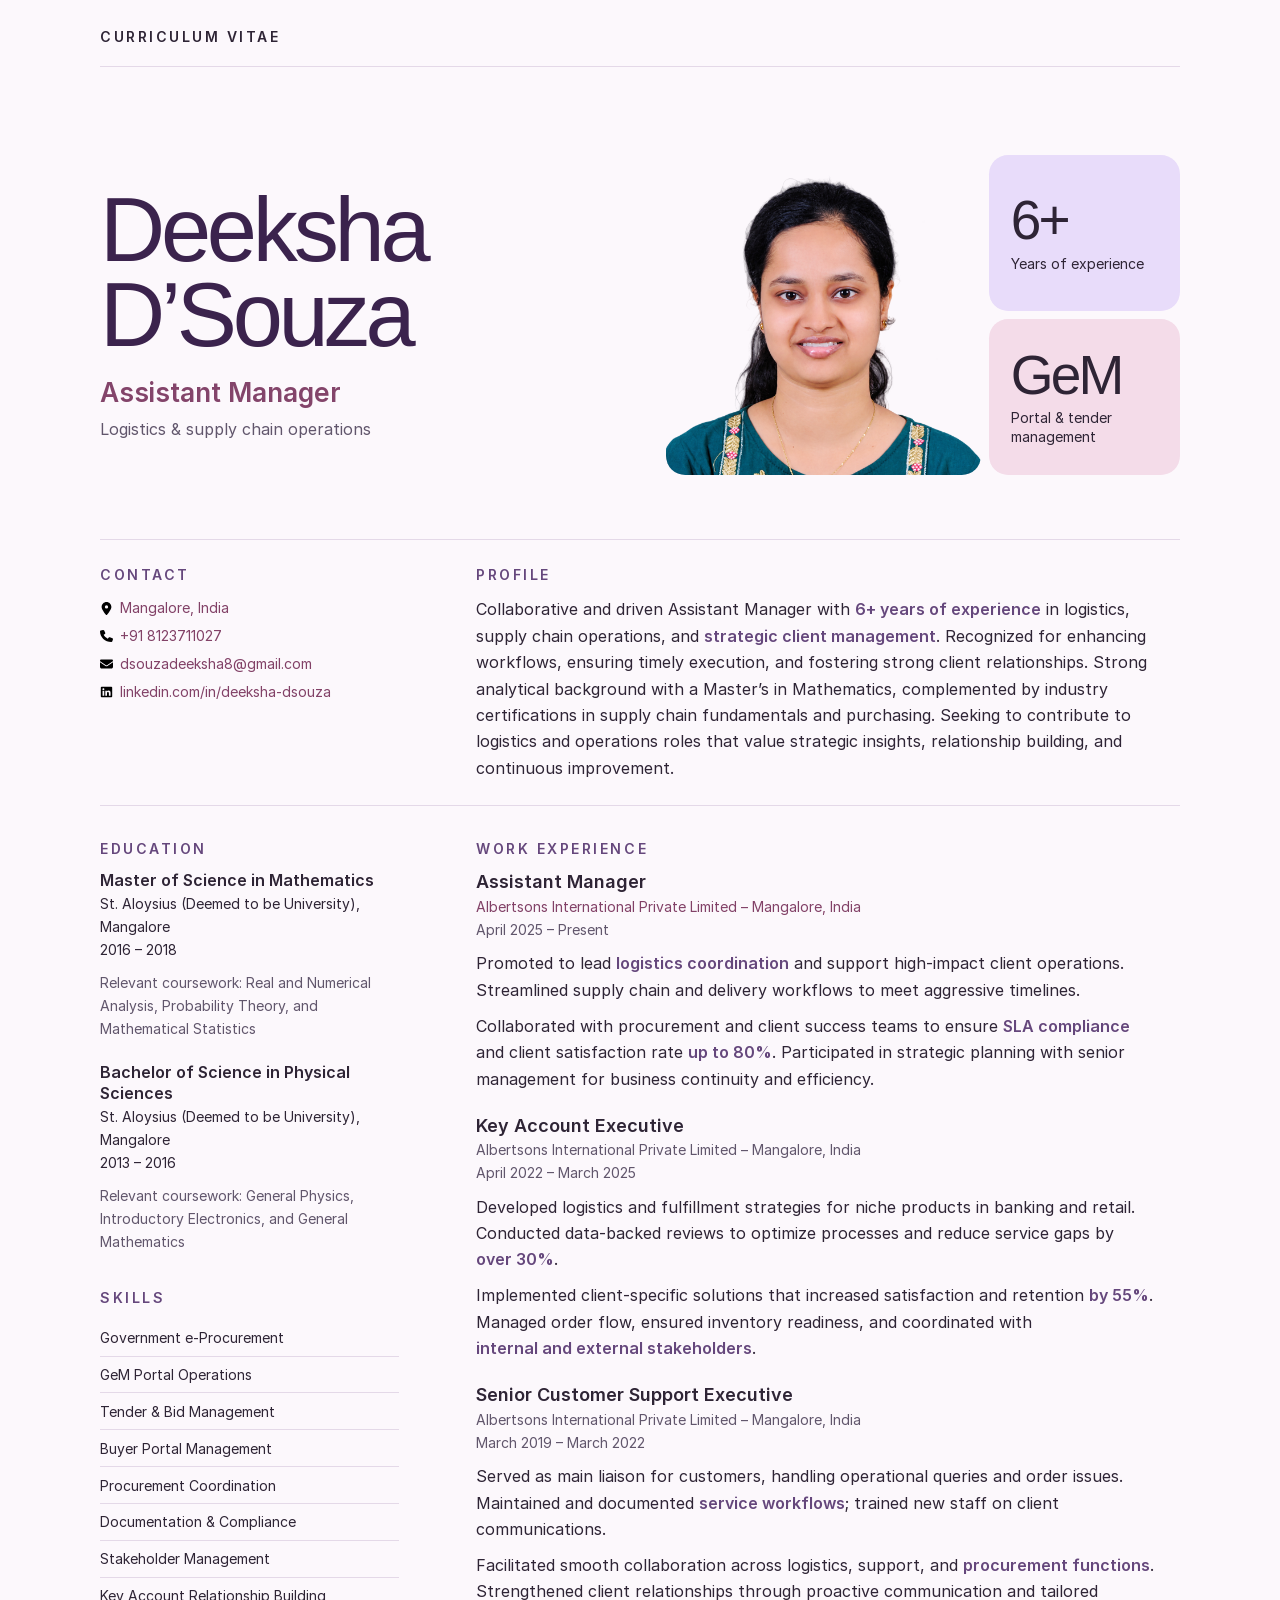
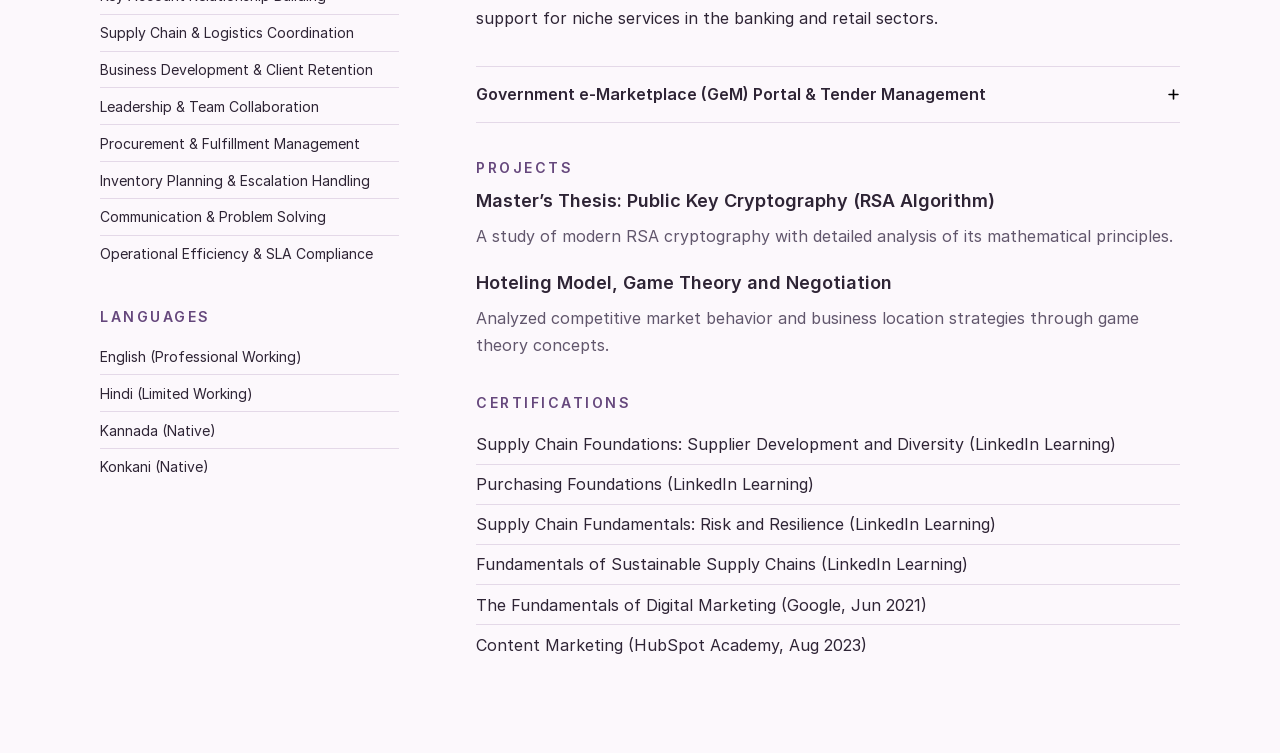
==== commit 67a04f28: "Use the latest HTML CV as the homepage" ====
--- a/index.html
+++ b/index.html
@@ -2,233 +2,161 @@
 <html lang="en">
 <head>
   <meta charset="utf-8">
-  <meta name="viewport" content="width=device-width, initial-scale=1, viewport-fit=cover">
-  <meta name="description" content="Deeksha Dsouza is an Assistant Manager in Mangaluru with experience across logistics, client service, purchasing, and delivery.">
-  <meta name="theme-color" content="hsl(192 44% 14%)">
-  <title>Deeksha Dsouza - Operations and Logistics</title>
-
-  <link rel="preconnect" href="https://fonts.googleapis.com">
-  <link rel="preconnect" href="https://fonts.gstatic.com" crossorigin>
-  <link href="https://fonts.googleapis.com/css2?family=Hanken+Grotesk:wght@400;500;600;700&amp;display=swap" rel="stylesheet">
-  <link href="https://cdn.jsdelivr.net/npm/bootstrap@5.3.3/dist/css/bootstrap.min.css" rel="stylesheet" integrity="sha384-QWTKZyjpPEjISv5WaRU9OFeRpok6YctnYmDr5pNlyT2bRjXh0JMhjY6hW+ALEwIH" crossorigin="anonymous">
-  <link href="https://cdnjs.cloudflare.com/ajax/libs/font-awesome/6.5.2/css/all.min.css" rel="stylesheet" referrerpolicy="no-referrer">
-  <link rel="stylesheet" href="css/styles.css">
-  <script type="module" src="js/theme-tokens.js"></script>
+  <meta name="viewport" content="width=device-width, initial-scale=1">
+  <title>Deeksha D’Souza · Curriculum vitae</title>
+  <link rel="stylesheet" href="css/cv-web.css">
 </head>
 <body>
-  <a class="skip-link" href="#main-content">Skip to main content</a>
+<main class="folio">
+  <div class="masthead">
+    <span>Curriculum vitae</span>
+  </div>
 
-  <header class="site-header">
-    <div class="container site-header__inner">
-      <a class="wordmark" href="#top" aria-label="Deeksha Dsouza, home">Deeksha Dsouza</a>
-      <nav class="site-nav" aria-label="Main navigation">
-        <a href="#impact">Impact</a>
-        <a href="#journey">Journey</a>
-        <a href="#contact">Contact</a>
-      </nav>
-      <a class="text-link text-link--compact" href="assets/deeksha-dsouza-cv.pdf" target="_blank" rel="noopener">
-        Open CV <span aria-hidden="true">↗</span>
-      </a>
+  <header class="hero">
+    <div class="identity">
+      <h1>Deeksha<br>D’Souza</h1>
+      <p class="role">Assistant Manager</p>
+      <p class="specialty">Logistics &amp; supply chain operations</p>
+    </div>
+    <div class="visual">
+      <div class="portrait">
+        <img src="assets/cv/portrait-cutout.png" width="1105" height="1423" alt="Deeksha D’Souza">
+      </div>
+      <div class="tile tile-experience">
+        <span class="tile-value">6+</span>
+        <span>Years of experience</span>
+      </div>
+      <div class="tile tile-procurement">
+        <span class="tile-value">GeM</span>
+        <span>Portal &amp; tender management</span>
+      </div>
     </div>
   </header>
 
-  <main id="main-content">
-    <section class="hero" id="top" aria-labelledby="hero-title">
-      <div class="container">
-        <div class="row align-items-center gy-5 gx-lg-5">
-          <div class="col-lg-7 hero__copy">
-            <p class="hero__intro">Hello, I am Deeksha.</p>
-            <h1 id="hero-title">I keep complex work moving.</h1>
-            <p class="hero__lede">
-              I am an Assistant Manager in Mangaluru with more than six years of experience bringing people, orders, and timelines together. I make sure problems are handled early and work reaches the finish line.
-            </p>
-            <div class="hero__actions" aria-label="Primary actions">
-              <a class="button" href="#impact">See what I improve</a>
-              <a class="text-link" href="mailto:dsouzadeeksha8@gmail.com">Email me <span aria-hidden="true">↗</span></a>
-            </div>
-            <p class="hero__meta">Assistant Manager at Albertsons International Private Limited</p>
-          </div>
+  <div class="overview">
+    <section>
+        <h2>Contact</h2>
+        <ul class="contact" role="list">
+          <li><a href="https://maps.google.com/?q=Mangalore%2C%20India"><img class="icon" src="assets/cv/fontawesome/location-dot.svg" alt="">Mangalore, India</a></li>
+          <li><a href="tel:+918123711027"><img class="icon" src="assets/cv/fontawesome/phone.svg" alt="">+91 8123711027</a></li>
+          <li><a href="mailto:dsouzadeeksha8@gmail.com"><img class="icon" src="assets/cv/fontawesome/envelope.svg" alt="">dsouzadeeksha8@gmail.com</a></li>
+          <li><a href="https://www.linkedin.com/in/deeksha-dsouza"><img class="icon" src="assets/cv/fontawesome/linkedin.svg" alt="">linkedin.com/in/deeksha-dsouza</a></li>
+        </ul>
+      </section>
+    <section aria-labelledby="profile">
+      <h2 id="profile">Profile</h2>
+      <p class="profile">Collaborative and driven Assistant Manager with <span class="lift-text">6+ years of experience</span> in logistics, supply chain operations, and <span class="lift-text">strategic client management</span>. Recognized for enhancing workflows, ensuring timely execution, and fostering strong client relationships. Strong analytical background with a Master’s in Mathematics, complemented by industry certifications in supply chain fundamentals and purchasing. Seeking to contribute to logistics and operations roles that value strategic insights, relationship building, and continuous improvement.</p>
+    </section>
+  </div>
 
-          <div class="col-lg-5">
-            <figure class="flow-portrait">
-              <svg class="flow-portrait__line" viewBox="0 0 520 520" role="img" aria-labelledby="flow-title flow-desc">
-                <title id="flow-title">A calm flow diagram</title>
-                <desc id="flow-desc">Simple shapes connected by one continuous line, representing Deeksha's ability to coordinate people and processes.</desc>
-                <path d="M76 72h118c34 0 62 28 62 62v28c0 34 28 62 62 62h76c34 0 62 28 62 62v94" />
-                <circle cx="76" cy="72" r="44" />
-                <path d="M426 380v66h-66" />
-                <path d="M94 418l48-84 48 84z" />
-                <circle class="flow-portrait__point" cx="256" cy="162" r="8" />
-                <circle class="flow-portrait__point" cx="456" cy="286" r="8" />
-                <circle class="flow-portrait__point" cx="142" cy="334" r="8" />
-              </svg>
-              <span class="flow-portrait__halo" aria-hidden="true"></span>
-              <img src="assets/deeksha-portrait.png" width="680" height="680" alt="Portrait of Deeksha Dsouza">
-              <figcaption>Clear communication. Steady follow-through.</figcaption>
-            </figure>
-          </div>
-        </div>
-      </div>
+  <div class="cv-body">
+    <div class="history">
+      <section class="experience">
+      <h2>Work Experience</h2>
+      <article>
+        <h3>Assistant Manager</h3>
+        <p class="company"><a href="https://www.albertsons.co.in/">Albertsons International Private Limited – Mangalore, India</a></p>
+        <p class="dates">April 2025 – Present</p>
+        <p class="role-copy">Promoted to lead <span class="lift-text">logistics coordination</span> and support high-impact client operations. Streamlined supply chain and delivery workflows to meet aggressive timelines.</p>
+        <p class="role-copy">Collaborated with procurement and client success teams to ensure <span class="lift-text">SLA compliance</span> and client satisfaction rate <span class="lift-text">up to 80%</span>. Participated in strategic planning with senior management for business continuity and efficiency.</p>
+      </article>
+      <article>
+        <h3>Key Account Executive</h3>
+        <p class="company">Albertsons International Private Limited – Mangalore, India</p>
+        <p class="dates">April 2022 – March 2025</p>
+        <p class="role-copy">Developed logistics and fulfillment strategies for niche products in banking and retail. Conducted data-backed reviews to optimize processes and reduce service gaps by <span class="lift-text">over 30%</span>.</p>
+        <p class="role-copy">Implemented client-specific solutions that increased satisfaction and retention <span class="lift-text">by 55%</span>. Managed order flow, ensured inventory readiness, and coordinated with <span class="lift-text">internal and external stakeholders</span>.</p>
+      </article>
+      <article>
+        <h3>Senior Customer Support Executive</h3>
+        <p class="company">Albertsons International Private Limited – Mangalore, India</p>
+        <p class="dates">March 2019 – March 2022</p>
+        <p class="role-copy">Served as main liaison for customers, handling operational queries and order issues. Maintained and documented <span class="lift-text">service workflows</span>; trained new staff on client communications.</p>
+        <p class="role-copy">Facilitated smooth collaboration across logistics, support, and <span class="lift-text">procurement functions</span>. Strengthened client relationships through proactive communication and tailored support for niche services in the banking and retail sectors.</p>
+      </article>
     </section>
-
-    <section class="section section--tint" id="impact" aria-labelledby="impact-title">
-      <div class="container">
-        <div class="section-heading">
-          <h2 id="impact-title">What gets better when I am involved</h2>
-          <p>I look for the small gaps that slow work down, then help teams close them.</p>
-        </div>
-
-        <div class="impact-list">
-          <article class="impact-item">
-            <p class="impact-item__result">30% fewer service gaps</p>
-            <h3>Clearer processes</h3>
-            <p>I used regular, data-backed reviews to find weak points and make day-to-day work more reliable.</p>
-          </article>
-          <article class="impact-item">
-            <p class="impact-item__result">55% stronger retention</p>
-            <h3>Better client relationships</h3>
-            <p>I shaped practical solutions around each client's needs, helping improve satisfaction and long-term trust.</p>
-          </article>
-          <article class="impact-item">
-            <p class="impact-item__result">Up to 80% satisfaction</p>
-            <h3>Smoother coordination</h3>
-            <p>I kept purchasing, delivery, and client teams aligned so commitments stayed visible and achievable.</p>
-          </article>
-        </div>
-      </div>
-    </section>
-
-    <section class="section" id="journey" aria-labelledby="journey-title">
-      <div class="container">
-        <div class="row gy-5 gx-lg-5">
-          <div class="col-lg-4">
-            <div class="section-heading section-heading--sticky">
-              <h2 id="journey-title">One company. Three roles. Growing responsibility.</h2>
-              <p>Each promotion brought a wider view of the work - from helping customers to leading coordination and planning.</p>
-            </div>
-          </div>
-
-          <div class="col-lg-8">
-            <ol class="career" aria-label="Career progression">
-              <li class="career__role career__role--current">
-                <div class="career__time">
-                  <span>Now</span>
-                  <time datetime="2025-04">Apr 2025</time>
-                </div>
-                <div class="career__content">
-                  <h3>Assistant Manager</h3>
-                  <p>Leading logistics coordination for important client work, improving delivery flow, and helping senior leaders plan for continuity and efficiency.</p>
-                </div>
-              </li>
-              <li class="career__role">
-                <div class="career__time">
-                  <time datetime="2025-03">Mar 2025</time>
-                  <time datetime="2022-04">Apr 2022</time>
-                </div>
-                <div class="career__content">
-                  <h3>Key Account Executive</h3>
-                  <p>Managed order flow, inventory readiness, and tailored solutions for banking and retail clients while improving satisfaction and retention.</p>
-                </div>
-              </li>
-              <li class="career__role">
-                <div class="career__time">
-                  <time datetime="2022-03">Mar 2022</time>
-                  <time datetime="2019-03">Mar 2019</time>
-                </div>
-                <div class="career__content">
-                  <h3>Senior Customer Support Executive</h3>
-                  <p>Handled customer questions, solved order issues, documented service workflows, and trained new team members.</p>
-                </div>
-              </li>
-            </ol>
-            <p class="career__company">Albertsons International Private Limited - Mangaluru, India</p>
-          </div>
-        </div>
-      </div>
-    </section>
-
-    <section class="section section--tint" id="thinking" aria-labelledby="thinking-title">
-      <div class="container">
-        <div class="section-heading section-heading--wide">
-          <h2 id="thinking-title">The analytical side of how I work</h2>
-          <p>My background in mathematics helps me look for patterns, ask better questions, and make decisions with evidence.</p>
-        </div>
-
-        <div class="project-list">
-          <article class="project">
-            <div>
-              <h3>Public Key Cryptography</h3>
-              <p>My master's thesis explored the mathematical ideas behind modern RSA cryptography.</p>
-            </div>
-            <span>Master's thesis</span>
-          </article>
-          <article class="project">
-            <div>
-              <h3>Why businesses cluster together</h3>
-              <p>An interactive look at how location, competition, and game theory influence business decisions.</p>
-            </div>
-            <a class="text-link text-link--compact" href="experiments/hotellingmodel_googlemaps.html">Explore the project <span aria-hidden="true">→</span></a>
-          </article>
-          <article class="project">
-            <div>
-              <h3>Process Lab: SAP basics</h3>
-              <p>A guided procure-to-pay simulation connecting purchasing, inventory, and finance through one document flow.</p>
-            </div>
-            <a class="text-link text-link--compact" href="experiments/sap-simulator/">Run the simulator <span aria-hidden="true">→</span></a>
-          </article>
-        </div>
-
-        <details class="learning">
-          <summary>Education, training, and languages</summary>
-          <div class="learning__content">
-            <div>
-              <h3>Education</h3>
-              <p><strong>Master of Science in Mathematics</strong><br>St. Aloysius (Deemed to be University), 2016-2018</p>
-              <p><strong>Bachelor of Science in Physical Sciences</strong><br>St. Aloysius (Deemed to be University), 2013-2016</p>
-            </div>
-            <div>
-              <h3>Recent learning</h3>
-              <ul>
-                <li>Supply chain foundations and supplier development</li>
-                <li>Purchasing foundations</li>
-                <li>Risk, resilience, and sustainable supply chains</li>
-              </ul>
-            </div>
-            <div>
-              <h3>Languages</h3>
-              <p>English, Hindi, Kannada, and Konkani</p>
-            </div>
-          </div>
+      <section aria-label="Tender management">
+        <details>
+          <summary>Government e-Marketplace (GeM) Portal &amp; Tender Management<img class="disclosure-icon when-closed" src="assets/cv/fontawesome/plus.svg" alt=""><img class="disclosure-icon when-open" src="assets/cv/fontawesome/minus.svg" alt=""></summary>
+          <ul class="entries" role="list">
+          <li>Manage government tenders through the <span class="lift-text">Government e-Marketplace (GeM)</span> portal.</li>
+          <li>Identify relevant government tender opportunities and participate in <span class="lift-text">online bidding</span>.</li>
+          <li>Set up and manage <span class="lift-text">buyer portal search filters</span> to find relevant procurement requirements.</li>
+          <li>Coordinate <span class="lift-text">tender documentation</span>, prepare bids, and submit them by the deadline.</li>
+          <li>Track <span class="lift-text">tender status</span> and coordinate follow-up with stakeholders.</li>
+        </ul>
         </details>
-      </div>
-    </section>
-
-    <section class="contact" id="contact" aria-labelledby="contact-title">
-      <div class="container contact__inner">
-        <div>
-          <h2 id="contact-title">Let us make complicated work feel simpler.</h2>
-          <p>I am open to conversations about logistics, operations, and client-focused roles.</p>
-        </div>
-        <div class="contact__actions">
-          <a class="button button--light" href="mailto:dsouzadeeksha8@gmail.com">
-            <i class="fa-regular fa-envelope" aria-hidden="true"></i> Email Deeksha
-          </a>
-          <a class="text-link text-link--on-dark" href="https://www.linkedin.com/in/deeksha-dsouza" target="_blank" rel="noopener">
-            LinkedIn <span aria-hidden="true">↗</span>
-          </a>
-          <a class="text-link text-link--on-dark" href="assets/deeksha-dsouza-cv.pdf" target="_blank" rel="noopener">
-            Open CV <span aria-hidden="true">↗</span>
-          </a>
-        </div>
-      </div>
-    </section>
-  </main>
-
-  <footer class="site-footer">
-    <div class="container site-footer__inner">
-      <p>Deeksha Dsouza <span aria-hidden="true">·</span> Mangaluru, India</p>
-      <a href="#top">Back to top <span aria-hidden="true">↑</span></a>
+      </section>
+      <section>
+        <h2>Projects</h2>
+        <article>
+          <h3>Master’s Thesis: Public Key Cryptography (RSA Algorithm)</h3>
+          <p class="entry-note">A study of modern RSA cryptography with detailed analysis of its mathematical principles.</p>
+        </article>
+        <article>
+          <h3>Hoteling Model, Game Theory and Negotiation</h3>
+          <p class="entry-note">Analyzed competitive market behavior and business location strategies through game theory concepts.</p>
+        </article>
+      </section>
+      <section>
+        <h2>Certifications</h2>
+        <ul class="entries" role="list">
+          <li>Supply Chain Foundations: Supplier Development and Diversity (LinkedIn Learning)</li>
+          <li>Purchasing Foundations (LinkedIn Learning)</li>
+          <li>Supply Chain Fundamentals: Risk and Resilience (LinkedIn Learning)</li>
+          <li>Fundamentals of Sustainable Supply Chains (LinkedIn Learning)</li>
+          <li>The Fundamentals of Digital Marketing (Google, Jun 2021)</li>
+          <li>Content Marketing (HubSpot Academy, Aug 2023)</li>
+        </ul>
+      </section>
     </div>
-  </footer>
+    <aside class="credentials" aria-label="Qualifications">
+      <section>
+        <h2>Education</h2>
+        <article class="degree">
+          <h3>Master of Science in Mathematics</h3>
+          <p>St. Aloysius (Deemed to be University), Mangalore</p>
+          <p>2016 – 2018</p>
+          <p class="entry-note">Relevant coursework: Real and Numerical Analysis, Probability Theory, and Mathematical Statistics</p>
+        </article>
+        <article class="degree">
+          <h3>Bachelor of Science in Physical Sciences</h3>
+          <p>St. Aloysius (Deemed to be University), Mangalore</p>
+          <p>2013 – 2016</p>
+          <p class="entry-note">Relevant coursework: General Physics, Introductory Electronics, and General Mathematics</p>
+        </article>
+      </section>
+      <section>
+        <h2>Skills</h2>
+        <ul class="entries" role="list">
+          <li>Government e-Procurement</li>
+          <li>GeM Portal Operations</li>
+          <li>Tender &amp; Bid Management</li>
+          <li>Buyer Portal Management</li>
+          <li>Procurement Coordination</li>
+          <li>Documentation &amp; Compliance</li>
+          <li>Stakeholder Management</li>
+          <li>Key Account Relationship Building</li>
+          <li>Supply Chain &amp; Logistics Coordination</li>
+          <li>Business Development &amp; Client Retention</li>
+          <li>Leadership &amp; Team Collaboration</li>
+          <li>Procurement &amp; Fulfillment Management</li>
+          <li>Inventory Planning &amp; Escalation Handling</li>
+          <li>Communication &amp; Problem Solving</li>
+          <li>Operational Efficiency &amp; SLA Compliance</li>
+        </ul>
+      </section>
+      <section class="languages">
+        <h2>Languages</h2>
+        <ul class="entries" role="list">
+          <li>English (Professional Working)</li>
+          <li>Hindi (Limited Working)</li>
+          <li>Kannada (Native)</li>
+          <li>Konkani (Native)</li>
+        </ul>
+      </section>
+    </aside>
+  </div>
+</main>
 </body>
 </html>
--- a/css/cv-web.css
+++ b/css/cv-web.css
@@ -0,0 +1,204 @@
+@font-face {
+  font-family: Inter;
+  src: url("../assets/cv/Inter-Regular.woff2") format("woff2");
+  font-display: swap;
+}
+
+@font-face {
+  font-family: Inter;
+  src: url("../assets/cv/Inter-SemiBold.woff2") format("woff2");
+  font-weight: 600;
+  font-display: swap;
+}
+
+:root {
+  color-scheme: light;
+  --paper: #fcf8fc;
+  --ink: #2e2435;
+  --muted: #61566c;
+  --line: #e4d9e8;
+  --headline: #3b234d;
+  --section: #65477c;
+  --role: #83446a;
+  --link: #824167;
+  --link-active: #522660;
+  --tile-lavender: #e8dcfa;
+  --tile-blush: #f4dce9;
+  --spotlight-muted: #77717b;
+  --radius: 1.2rem;
+  --gutter: clamp(2rem, 6vw, 5.75rem);
+}
+
+* { box-sizing: border-box; }
+body { margin: 0; background: var(--paper); color: var(--ink); font: 1rem/1.65 Inter, sans-serif; }
+h1, h2, h3, p, ul { margin: 0; }
+ul { list-style: none; padding: 0; }
+a { color: var(--link); text-decoration: none; }
+a:hover, a:focus-visible { color: var(--link-active); }
+.icon {
+  display: inline-block;
+  width: .9em;
+  height: .9em;
+  margin-inline-end: .5em;
+  vertical-align: -.08em;
+}
+:focus-visible { outline: 2px solid var(--ink); outline-offset: 4px; }
+
+.folio { width: min(100% - 3rem, 67.5rem); margin-inline: auto; padding-bottom: 4rem; }
+.masthead {
+  display: flex;
+  justify-content: space-between;
+  align-items: baseline;
+  gap: 1rem;
+  padding-block: 1.55rem 1.15rem;
+  border-bottom: 1px solid var(--line);
+  font-size: .875rem;
+}
+
+.masthead > span, h2 {
+  font-weight: 600;
+  text-transform: uppercase;
+  letter-spacing: .18em;
+}
+
+.hero, .overview, .cv-body { display: grid; }
+.hero {
+  grid-template-columns: 1fr 1.05fr;
+  gap: var(--gutter);
+  align-items: center;
+  padding-block: clamp(2.4rem, 7vw, 5.5rem) clamp(2.2rem, 5vw, 4.15rem);
+}
+
+.identity h1 {
+  color: var(--headline);
+  font: 300 clamp(3.3rem, 7.05vw, 6.65rem)/.94 "Helvetica Neue", Arial, sans-serif;
+  letter-spacing: -.047em;
+}
+.role {
+  margin-top: 1.15rem;
+  color: var(--role);
+  font-size: clamp(1.125rem, 2.3vw, 1.65rem);
+  font-weight: 600;
+  line-height: 1.25;
+}
+.specialty { margin-top: .4rem; color: var(--muted); }
+
+.visual {
+  display: grid;
+  grid-template-columns: 1.65fr 1fr;
+  grid-template-rows: repeat(2, 1fr);
+  gap: .5rem;
+  min-width: 0;
+}
+
+.portrait {
+  grid-column: 1;
+  grid-row: 1 / 3;
+  position: relative;
+  min-height: clamp(15rem, 26vw, 20rem);
+  border-radius: var(--radius);
+  overflow: hidden;
+}
+
+.portrait img {
+  position: absolute;
+  inset: 0;
+  display: block;
+  width: 100%;
+  height: 100%;
+  object-fit: cover;
+  object-position: center top;
+}
+
+.tile {
+  grid-column: 2;
+  display: flex;
+  flex-direction: column;
+  justify-content: center;
+  border-radius: var(--radius);
+  padding: clamp(.65rem, 2vw, 1.35rem);
+  font-size: .875rem;
+  line-height: 1.35;
+}
+
+.tile-experience { background: var(--tile-lavender); }
+.tile-procurement { background: var(--tile-blush); }
+.tile-value { font: 400 clamp(2.15rem, 4.3vw, 3.9rem)/1 "Helvetica Neue", Arial, sans-serif; letter-spacing: -.05em; margin-bottom: .4rem; }
+
+.overview, .cv-body {
+  grid-template-columns: minmax(0, 1fr) minmax(0, 2.35fr);
+  gap: var(--gutter);
+  padding-block: 1.5rem;
+  border-top: 1px solid var(--line);
+}
+
+h2 { color: var(--section); font-size: .875rem; line-height: 1.5; margin-bottom: .7rem; }
+h3 { font-size: 1.125rem; font-weight: 600; line-height: 1.35; }
+.profile { max-width: 69ch; }
+.contact { list-style: none; padding: 0; font-size: .875rem; overflow-wrap: anywhere; }
+.cv-body { padding-top: 2rem; }
+.history { grid-column: 2; grid-row: 1; }
+.credentials { grid-column: 1; grid-row: 1; }
+.cv-body section + section { margin-top: 2.15rem; }
+article + article { margin-top: 1.35rem; }
+.role-copy, .entry-note { margin-top: .6rem; }
+.role-copy { max-width: 68ch; }
+.entry-note { color: var(--muted); }
+.contact li + li { margin-top: .3rem; }
+.entries li { padding-block: .4rem; }
+.entries li + li { border-top: 1px solid var(--line); }
+.company, .dates { color: var(--muted); font-size: .875rem; }
+.credentials { font-size: .875rem; }
+.credentials h3 { font-size: 1rem; }
+
+details { border-block: 1px solid var(--line); }
+summary {
+  display: flex;
+  justify-content: space-between;
+  align-items: center;
+  gap: .85rem;
+  padding-block: .9rem;
+  list-style: none;
+  font-weight: 600;
+  cursor: pointer;
+}
+summary::-webkit-details-marker { display: none; }
+.disclosure-icon { width: .8rem; height: .8rem; flex: 0 0 .8rem; }
+.when-open, details[open] .when-closed { display: none; }
+details[open] .when-open { display: block; }
+details .entries { padding-bottom: .7rem; }
+
+.lift-text {
+  display: inline-block;
+  max-width: 100%;
+  color: var(--section);
+  font-weight: 600;
+}
+
+@media (hover: hover) and (pointer: fine) {
+  :is(p, li):hover:has(> .lift-text) { color: var(--spotlight-muted); }
+  :is(p, li):hover > .lift-text { color: var(--headline); }
+}
+
+@media (hover: hover) and (pointer: fine) and (prefers-reduced-motion: no-preference) {
+  :is(p, li):has(> .lift-text) { transition: color 160ms ease-out; }
+
+  .lift-text {
+    transition: transform 180ms cubic-bezier(.22, 1, .36, 1), color 160ms ease-out;
+  }
+
+  :is(p, li):hover > .lift-text {
+    transform: perspective(500px) translate3d(0, -1px, 8px);
+  }
+}
+
+@media (max-width: 720px) {
+  .folio { width: min(100% - 2rem, 36rem); }
+  .hero, .overview, .cv-body { grid-template-columns: 1fr; gap: 1.6rem; }
+  .hero { align-items: start; }
+  .identity h1 { font-size: clamp(3.4rem, 12vw, 5.6rem); }
+  .visual { max-width: 28rem; }
+  .portrait { min-height: clamp(14rem, 52vw, 19rem); }
+  .history, .credentials { grid-column: auto; grid-row: auto; }
+  .credentials { border-top: 1px solid var(--line); padding-top: 1.5rem; }
+}
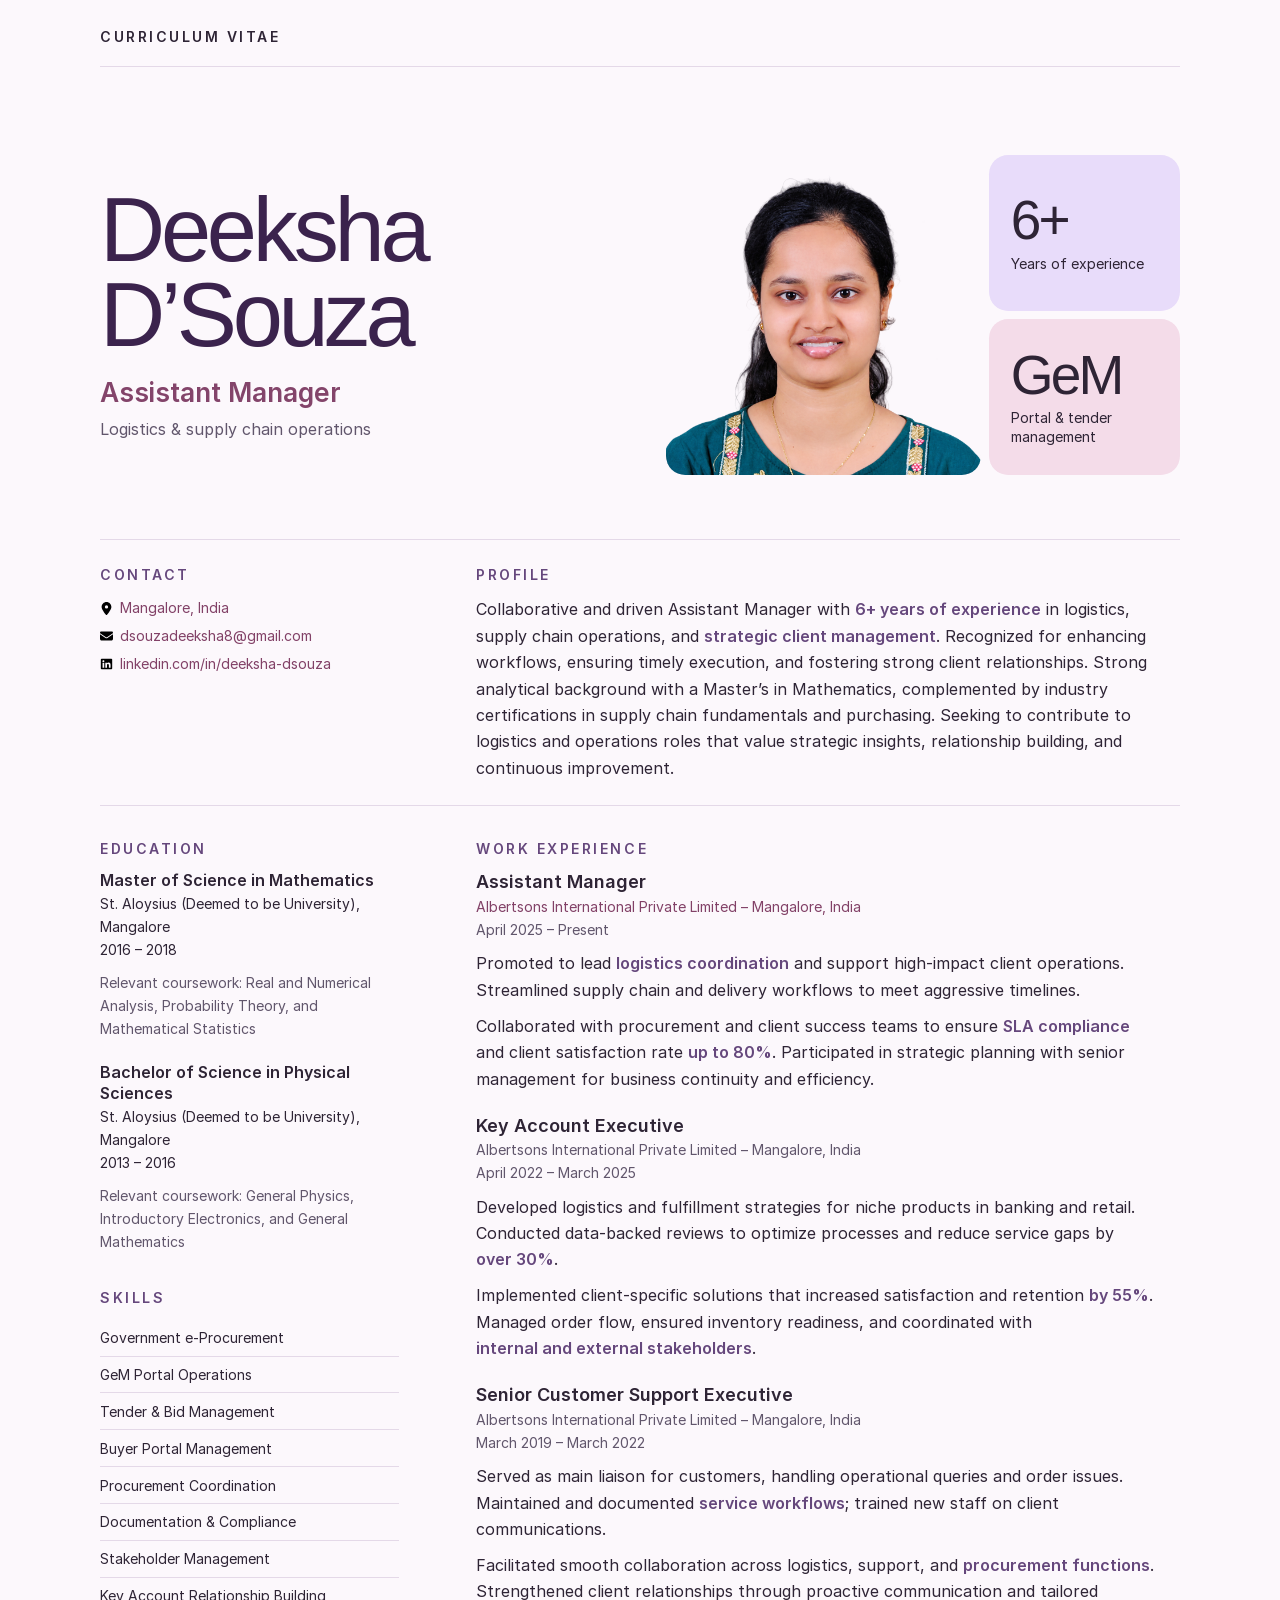
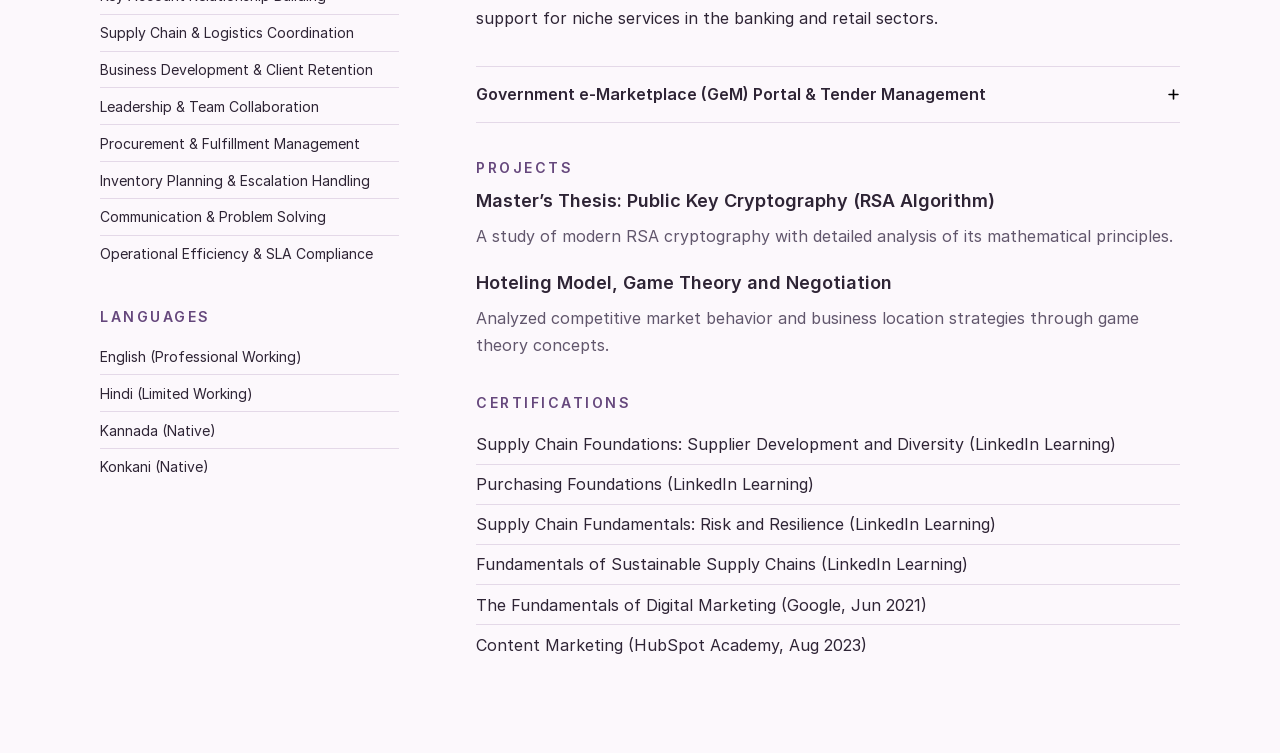
==== commit ad2c1c59: "Update CV contact links" ====
--- a/index.html
+++ b/index.html
@@ -38,7 +38,6 @@
         <h2>Contact</h2>
         <ul class="contact" role="list">
           <li><a href="https://maps.google.com/?q=Mangalore%2C%20India"><img class="icon" src="assets/cv/fontawesome/location-dot.svg" alt="">Mangalore, India</a></li>
-          <li><a href="tel:+918123711027"><img class="icon" src="assets/cv/fontawesome/phone.svg" alt="">+91 8123711027</a></li>
           <li><a href="mailto:dsouzadeeksha8@gmail.com"><img class="icon" src="assets/cv/fontawesome/envelope.svg" alt="">dsouzadeeksha8@gmail.com</a></li>
           <li><a href="https://www.linkedin.com/in/deeksha-dsouza"><img class="icon" src="assets/cv/fontawesome/linkedin.svg" alt="">linkedin.com/in/deeksha-dsouza</a></li>
         </ul>
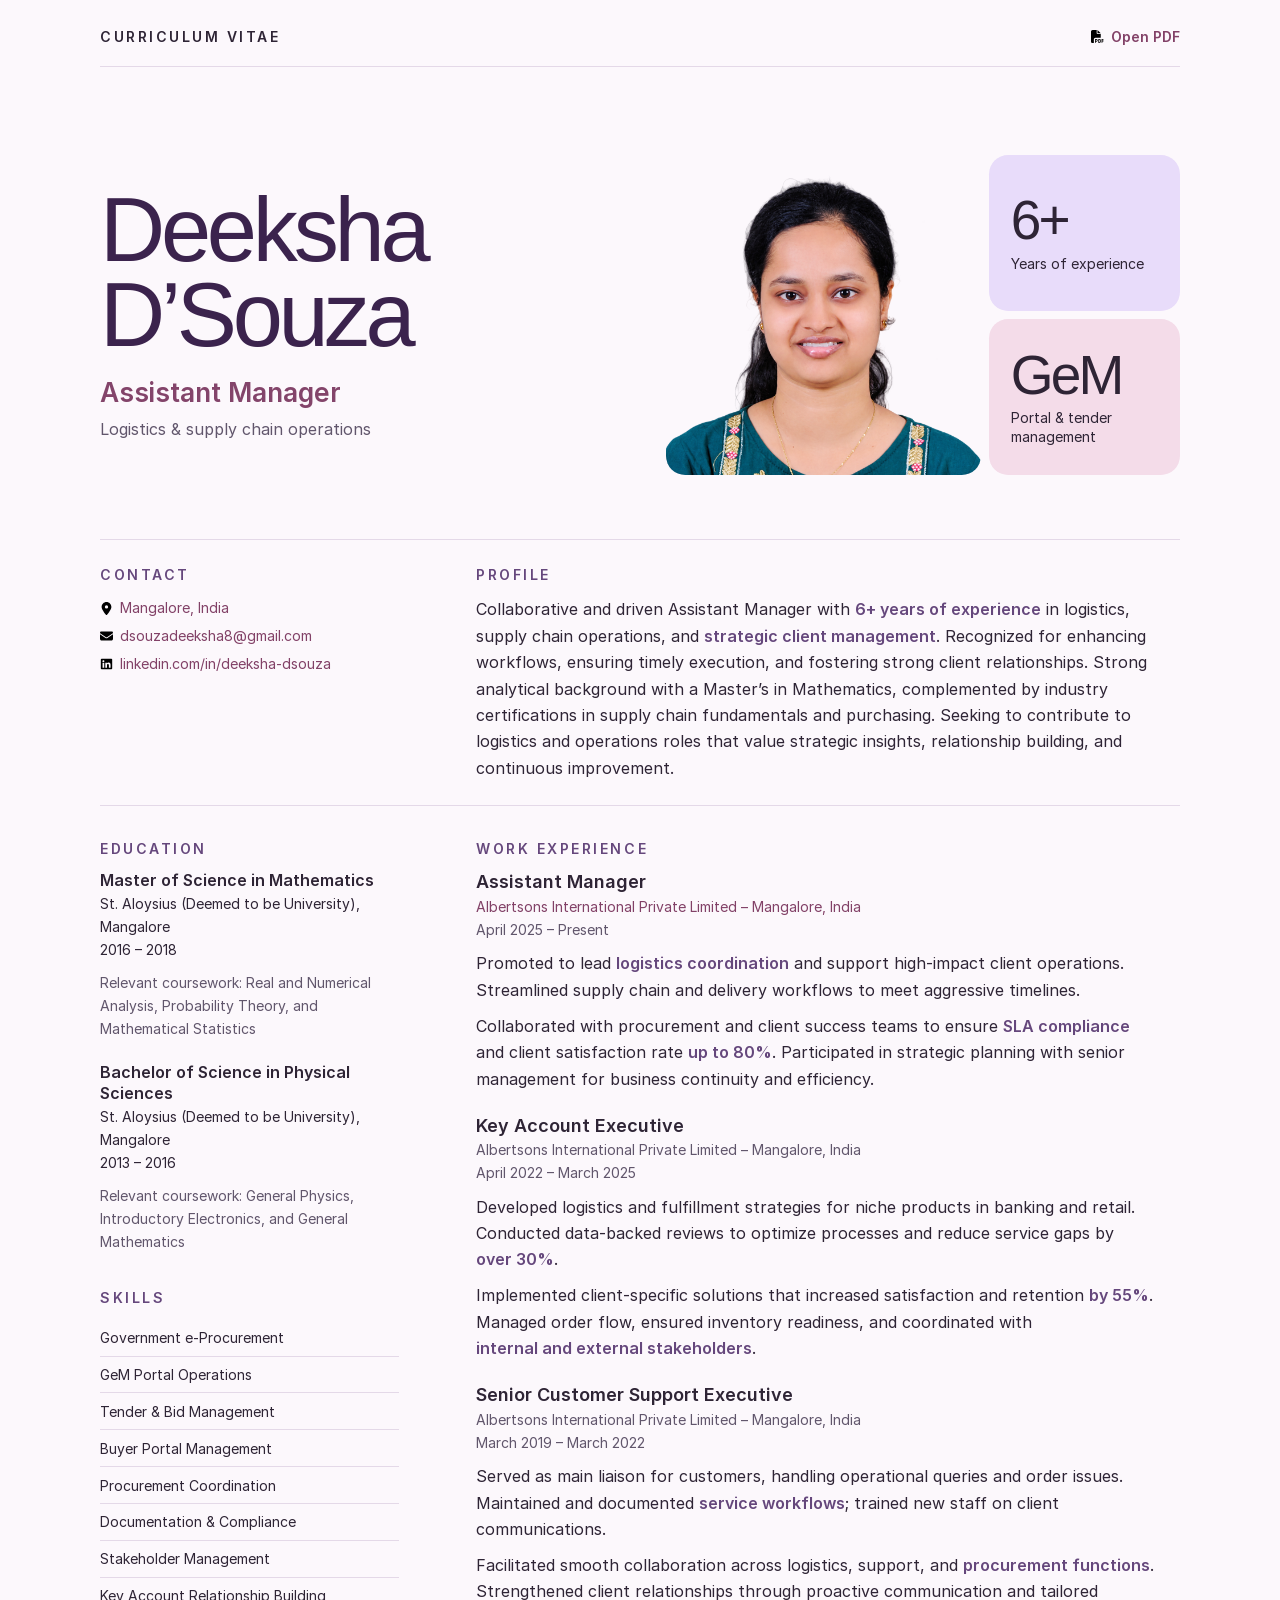
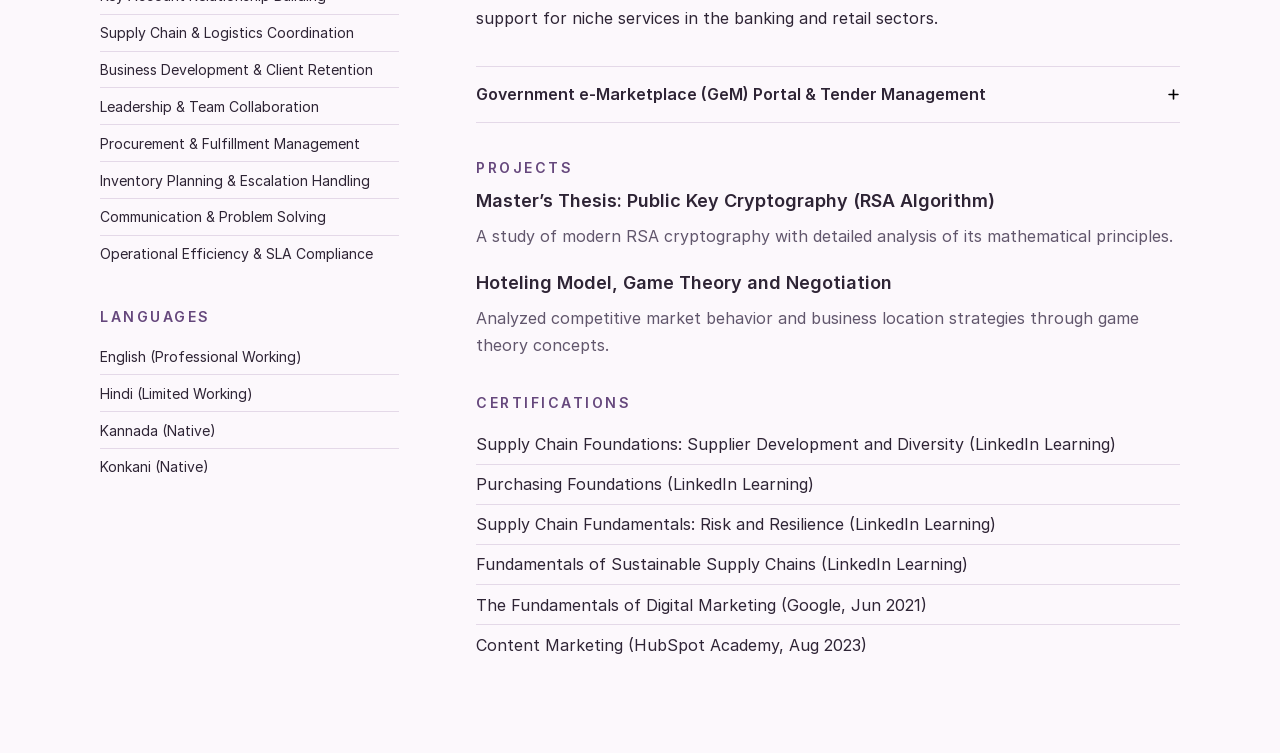
==== commit b70d5820: "Add the CV PDF to the homepage" ====
--- a/index.html
+++ b/index.html
@@ -10,6 +10,7 @@
 <main class="folio">
   <div class="masthead">
     <span>Curriculum vitae</span>
+    <a class="pdf-link" href="assets/cv/deeksha-dsouza-cv.pdf" target="_blank" rel="noopener"><img class="icon" src="assets/cv/fontawesome/file-pdf.svg" alt="">Open PDF</a>
   </div>
 
   <header class="hero">
--- a/css/cv-web.css
+++ b/css/cv-web.css
@@ -54,6 +54,8 @@
   border-bottom: 1px solid var(--line);
   font-size: .875rem;
 }
+
+.pdf-link { font-weight: 600; white-space: nowrap; }
 
 .masthead > span, h2 {
   font-weight: 600;
